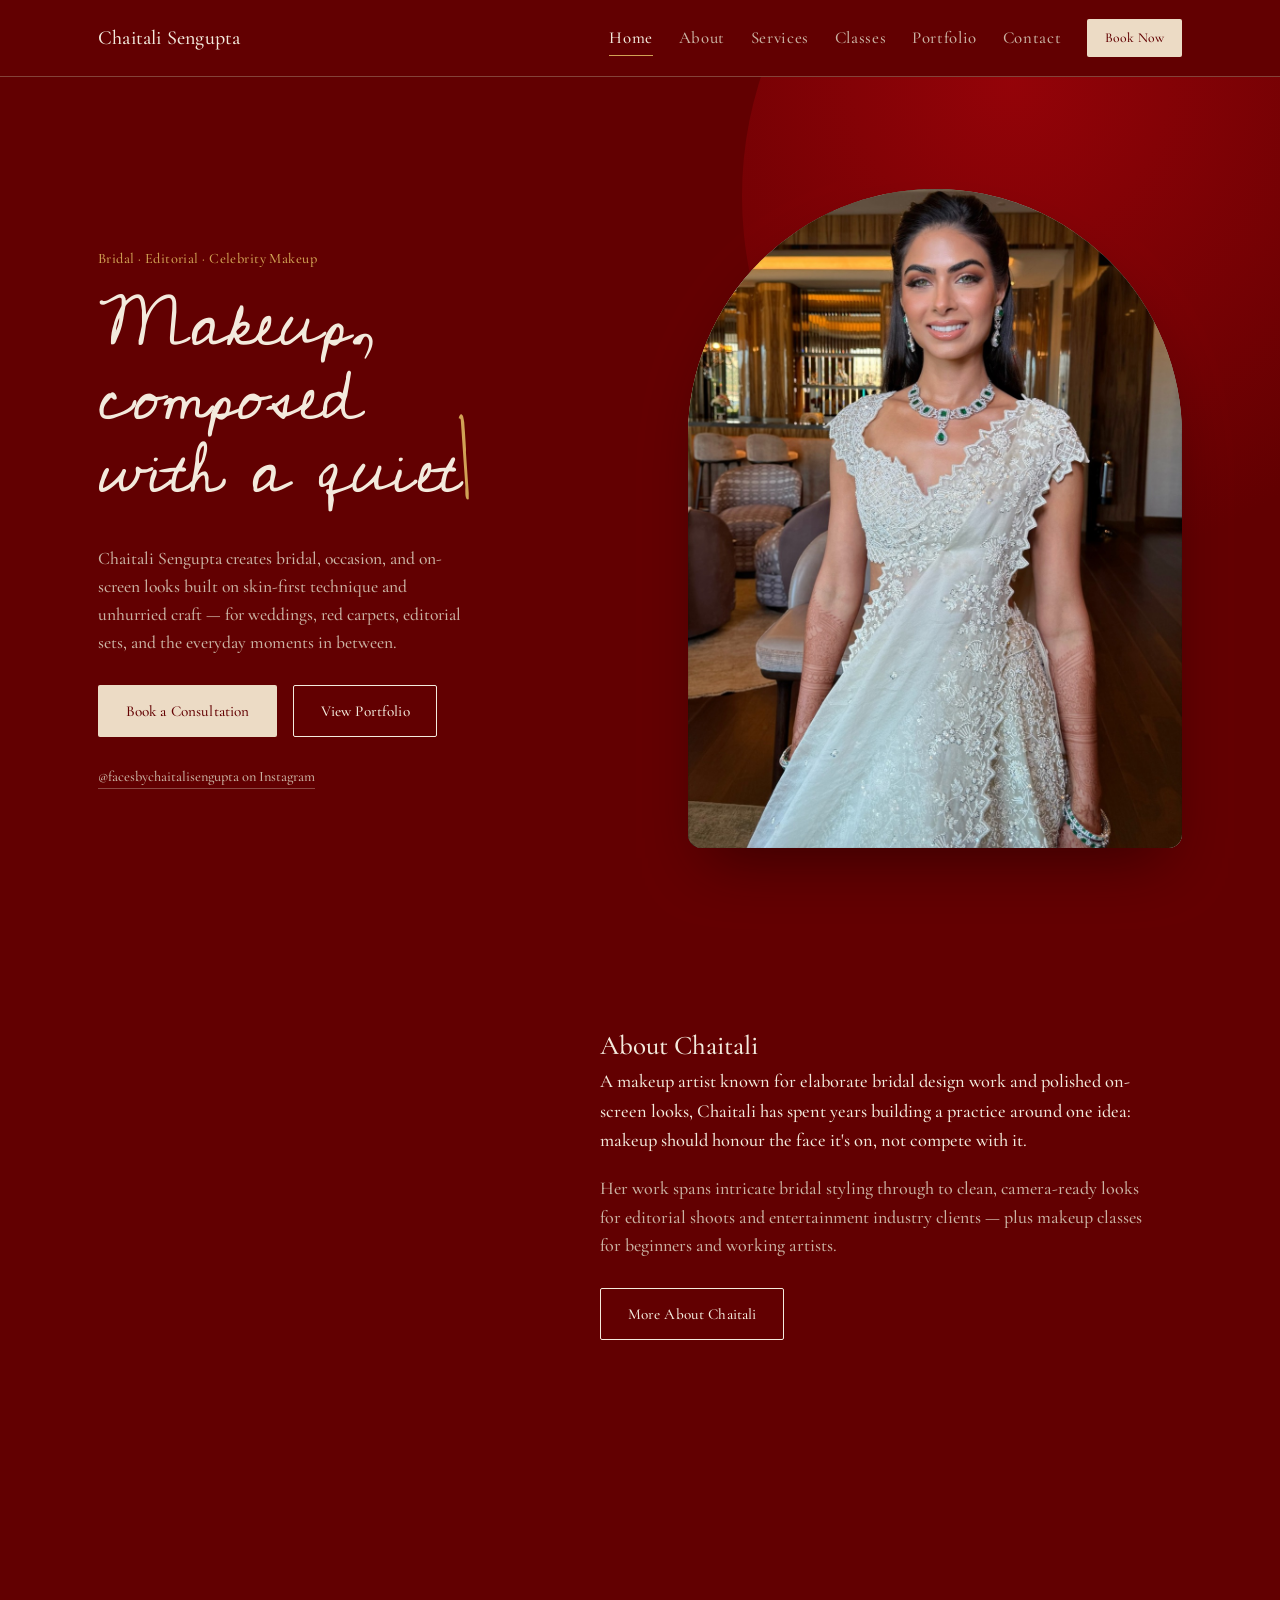
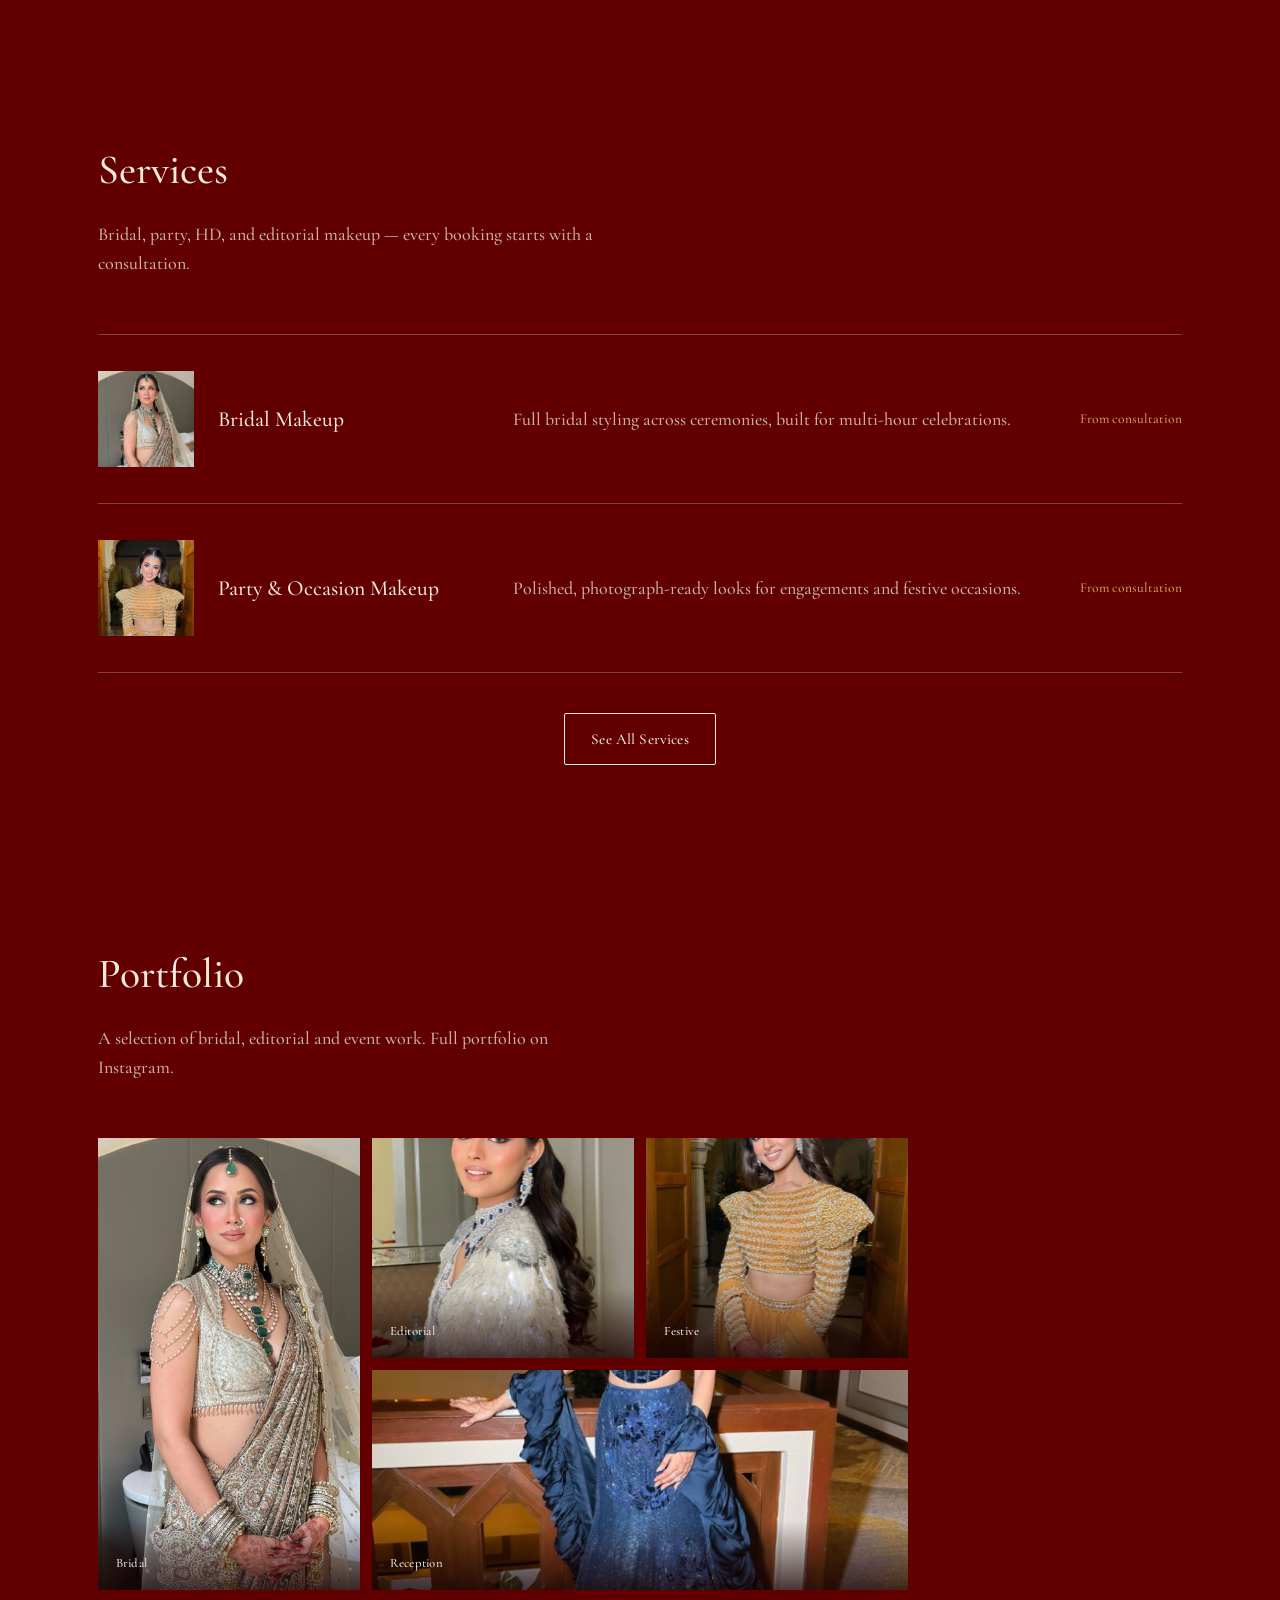
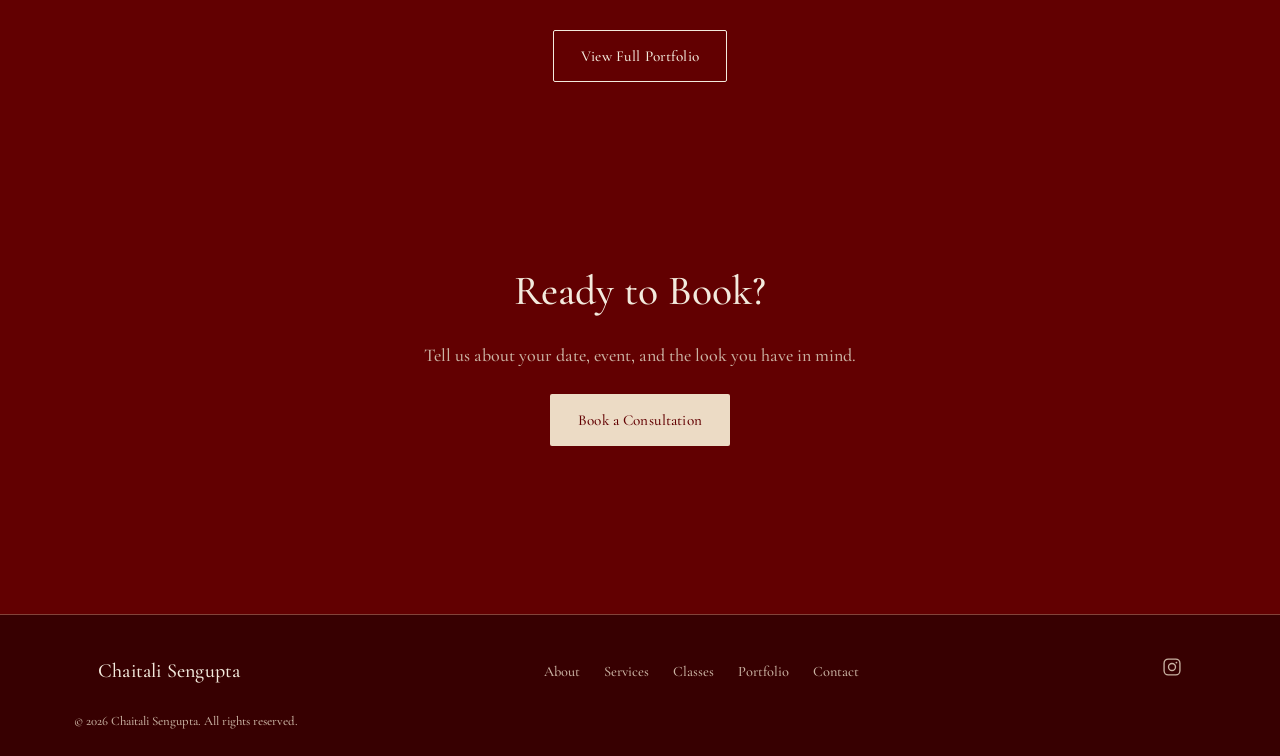
==== index.html @ b23b1d5f "Initial commit: Chaitali Sengupta makeup artist website Multi-page static site (Home, About, Service" ====
<!DOCTYPE html>
<html lang="en">
<head>
<meta charset="UTF-8">
<meta name="viewport" content="width=device-width, initial-scale=1.0">
<title>Chaitali Sengupta — Makeup Artist &amp; Educator</title>
<meta name="description" content="Chaitali Sengupta is a bridal, editorial &amp; celebrity makeup artist offering bookings and makeup classes.">
<link rel="icon" href="assets/images/favicon.svg" type="image/svg+xml">
<link rel="preconnect" href="https://fonts.googleapis.com">
<link rel="preconnect" href="https://fonts.gstatic.com" crossorigin>
<link href="https://fonts.googleapis.com/css2?family=Cedarville+Cursive&family=Cormorant+Garamond:ital,wght@0,400;0,500;0,600;0,700;1,400;1,500&display=swap" rel="stylesheet">
<link rel="stylesheet" href="css/styles.css">
</head>
<body>

<a class="skip-link" href="#main">Skip to content</a>
<div class="cursor-dot"></div>

<header class="site-header">
  <div class="wrap header-inner">
    <a href="index.html" class="wordmark">Chaitali Sengupta</a>

    <nav class="main-nav" id="main-nav" aria-label="Primary">
      <a href="index.html" aria-current="page">Home</a>
      <a href="about.html">About</a>
      <a href="services.html">Services</a>
      <a href="classes.html">Classes</a>
      <a href="portfolio.html">Portfolio</a>
      <a href="contact.html">Contact</a>
      <a href="contact.html" class="btn btn-primary btn-small">Book Now</a>
    </nav>

    <button class="nav-toggle" id="nav-toggle" aria-expanded="false" aria-controls="main-nav" aria-label="Toggle menu">
      <span></span><span></span><span></span>
    </button>
  </div>
</header>

<main id="main">

  <!-- ============ HERO ============ -->
  <section class="hero">
    <div class="hero-arc" aria-hidden="true"></div>
    <div class="wrap hero-inner">
      <div class="hero-copy reveal">
        <p class="hero-kicker">Bridal &middot; Editorial &middot; Celebrity Makeup</p>
        <h1 class="hero-title hero-title-typewriter">
          <span class="sr-only">Makeup, composed with a quiet hand.</span>
          <span id="typewriter-text" class="typewriter-text" data-text="Makeup, composed\nwith a quiet hand." aria-hidden="true"></span><span class="typewriter-cursor" aria-hidden="true">|</span>
        </h1>
        <p class="hero-lede">
          Chaitali Sengupta creates bridal, occasion, and on-screen looks built on
          skin-first technique and unhurried craft — for weddings, red carpets,
          editorial sets, and the everyday moments in between.
        </p>
        <div class="hero-actions">
          <a href="contact.html" class="btn btn-primary">Book a Consultation</a>
          <a href="portfolio.html" class="btn btn-outline">View Portfolio</a>
        </div>
        <a class="hero-social" href="https://www.instagram.com/facesbychaitalisengupta/" target="_blank" rel="noopener">
          @facesbychaitalisengupta on Instagram
        </a>
      </div>

      <div class="hero-portrait reveal">
        <div class="portrait-frame portrait-frame-crossfade">
          <img src="assets/images/photos/bridal-emerald-01.jpg" alt="Bridal makeup by Chaitali Sengupta — emerald jewellery and traditional draping">
          <img src="assets/images/photos/editorial-silver-sequin.jpg" alt="Editorial makeup by Chaitali Sengupta — silver sequin cape look">
          <img src="assets/images/photos/reception-ivory-02.jpg" alt="Reception makeup by Chaitali Sengupta — ivory embellished saree look">
        </div>
      </div>
    </div>
  </section>

  <!-- ============ ABOUT TEASER ============ -->
  <section class="about">
    <div class="wrap about-inner">
      <div class="about-portrait train-left">
        <div class="portrait-block">
          <img src="assets/images/photos/reception-ivory-01.jpg" alt="Chaitali Sengupta bridal reception makeup, ivory embellished blouse">
        </div>
      </div>
      <div class="about-copy train-right">
        <h2>About Chaitali</h2>
        <p class="lede">
          A makeup artist known for elaborate bridal design work and polished
          on-screen looks, Chaitali has spent years building a practice around one
          idea: makeup should honour the face it's on, not compete with it.
        </p>
        <p>
          Her work spans intricate bridal styling through to clean, camera-ready
          looks for editorial shoots and entertainment industry clients — plus
          makeup classes for beginners and working artists.
        </p>
        <div class="hero-actions">
          <a href="about.html" class="btn btn-outline">More About Chaitali</a>
        </div>
      </div>
    </div>
  </section>

  <!-- ============ SERVICES TEASER ============ -->
  <section class="services">
    <div class="wrap">
      <div class="section-head reveal">
        <h2>Services</h2>
        <p>Bridal, party, HD, and editorial makeup — every booking starts with a consultation.</p>
      </div>

      <div class="service-list">
        <article class="service-row reveal">
          <div class="service-thumb">
            <img src="assets/images/thumbs/bridal-emerald-01.jpg" alt="Bridal makeup look">
          </div>
          <h3>Bridal Makeup</h3>
          <p>Full bridal styling across ceremonies, built for multi-hour celebrations.</p>
          <span class="service-price">From consultation</span>
        </article>
        <article class="service-row reveal">
          <div class="service-thumb">
            <img src="assets/images/thumbs/festive-gold-02.jpg" alt="Party and occasion makeup look">
          </div>
          <h3>Party &amp; Occasion Makeup</h3>
          <p>Polished, photograph-ready looks for engagements and festive occasions.</p>
          <span class="service-price">From consultation</span>
        </article>
      </div>
      <div class="classes-cta reveal">
        <a href="services.html" class="btn btn-outline">See All Services</a>
      </div>
    </div>
  </section>

  <!-- ============ PORTFOLIO PREVIEW ============ -->
  <section class="portfolio">
    <div class="wrap">
      <div class="section-head reveal">
        <h2>Portfolio</h2>
        <p>A selection of bridal, editorial and event work. Full portfolio on Instagram.</p>
      </div>

      <div class="gallery">
        <figure class="gallery-item span-tall reveal">
          <img src="assets/images/thumbs/bridal-emerald-01.jpg" alt="Bridal makeup, emerald jewellery">
          <figcaption class="gallery-scrim"><span class="gallery-tag">Bridal</span></figcaption>
        </figure>
        <figure class="gallery-item reveal">
          <img src="assets/images/thumbs/editorial-silver-sequin.jpg" alt="Editorial makeup, sequin cape">
          <figcaption class="gallery-scrim"><span class="gallery-tag">Editorial</span></figcaption>
        </figure>
        <figure class="gallery-item reveal">
          <img src="assets/images/thumbs/festive-gold-01.jpg" alt="Festive gold makeup look">
          <figcaption class="gallery-scrim"><span class="gallery-tag">Festive</span></figcaption>
        </figure>
        <figure class="gallery-item span-wide reveal">
          <img src="assets/images/thumbs/reception-navy-gown.jpg" alt="Reception navy gown makeup look">
          <figcaption class="gallery-scrim"><span class="gallery-tag">Reception</span></figcaption>
        </figure>
      </div>

      <div class="portfolio-cta reveal">
        <a href="portfolio.html" class="btn btn-outline">View Full Portfolio</a>
      </div>
    </div>
  </section>

  <!-- ============ CONTACT CTA ============ -->
  <section class="contact">
    <div class="wrap section-head reveal" style="text-align:center; max-width:100%;">
      <h2>Ready to Book?</h2>
      <p style="margin-inline:auto;">Tell us about your date, event, and the look you have in mind.</p>
      <div class="hero-actions" style="justify-content:center; margin-top:1.5rem;">
        <a href="contact.html" class="btn btn-primary">Book a Consultation</a>
      </div>
    </div>
  </section>

</main>

<footer class="site-footer">
  <div class="wrap footer-inner">
    <a href="index.html" class="wordmark">Chaitali Sengupta</a>
    <nav aria-label="Footer">
      <a href="about.html">About</a>
      <a href="services.html">Services</a>
      <a href="classes.html">Classes</a>
      <a href="portfolio.html">Portfolio</a>
      <a href="contact.html">Contact</a>
    </nav>
    <a href="https://www.instagram.com/facesbychaitalisengupta/" target="_blank" rel="noopener" class="footer-instagram" aria-label="Instagram">
      <svg viewBox="0 0 24 24" width="20" height="20" fill="none" stroke="currentColor" stroke-width="1.6"><rect x="2.5" y="2.5" width="19" height="19" rx="5"/><circle cx="12" cy="12" r="4.2"/><circle cx="17.3" cy="6.7" r="1.1" fill="currentColor" stroke="none"/></svg>
    </a>
  </div>
  <p class="footer-copy">&copy; <span id="year"></span> Chaitali Sengupta. All rights reserved.</p>
</footer>

<script src="js/main.js"></script>
</body>
</html>
---- css/styles.css ----
/* ===================================================================
   Tokens
=================================================================== */
:root {
  /* red — the base surface */
  --bg: oklch(0.30 0.14 25);
  --bg-deep: oklch(0.20 0.10 22);
  --surface: oklch(0.35 0.145 26);
  --surface-2: oklch(0.46 0.09 30);
  --glow: oklch(0.42 0.17 28);

  /* beige — all text */
  --ink: oklch(0.94 0.020 75);
  --muted: oklch(0.78 0.035 55);

  /* interactive — beige fill, red text */
  --primary: oklch(0.90 0.035 75);
  --primary-deep: oklch(0.82 0.04 72);

  /* accent — warm gold, tags/dividers only */
  --accent: oklch(0.74 0.11 78);

  --white: oklch(1 0 0);

  --font-display: "Cormorant Garamond", serif;
  --font-body: "Cormorant Garamond", serif;
  --font-headline: "Cedarville Cursive", "Cormorant Garamond", cursive;
  --font-nav: "Cormorant Garamond", serif;

  --wrap: 1180px;
  --ease-out-expo: cubic-bezier(0.16, 1, 0.3, 1);

  --z-nav: 100;
  --z-cursor: 300;
}

/* ===================================================================
   Reset
=================================================================== */
*, *::before, *::after { box-sizing: border-box; }
html { scroll-behavior: smooth; }
@media (prefers-reduced-motion: reduce) {
  html { scroll-behavior: auto; }
}
body {
  margin: 0;
  background: var(--bg);
  color: var(--ink);
  font-family: var(--font-body);
  font-size: 18px;
  font-weight: 500;
  line-height: 1.6;
  -webkit-font-smoothing: antialiased;
}
img { max-width: 100%; display: block; }
h1, h2, h3 { font-family: var(--font-display); font-weight: 500; margin: 0; text-wrap: balance; }
p { margin: 0 0 1em; max-width: 62ch; }
p:last-child { margin-bottom: 0; }
a { color: inherit; text-decoration: none; }
ul { margin: 0; padding: 0; list-style: none; }
button { font-family: inherit; cursor: pointer; }
input, textarea, select { font-family: inherit; font-size: 1rem; }

.wrap {
  max-width: var(--wrap);
  margin-inline: auto;
  padding-inline: clamp(1.25rem, 4vw, 3rem);
}

.skip-link {
  position: absolute;
  left: -999px;
  top: 0;
  background: var(--primary);
  color: var(--bg);
  padding: 0.75em 1.25em;
  z-index: 1000;
}
.skip-link:focus { left: 1rem; top: 1rem; }

.sr-only {
  position: absolute;
  width: 1px;
  height: 1px;
  padding: 0;
  margin: -1px;
  overflow: hidden;
  clip: rect(0, 0, 0, 0);
  white-space: nowrap;
  border: 0;
}

/* ===================================================================
   Custom cursor
=================================================================== */
@media (hover: hover) and (pointer: fine) {
  body { cursor: none; }
  a, button, input, textarea, select { cursor: none; }

  .cursor-dot {
    display: block;
    position: fixed;
    top: 0;
    left: 0;
    width: 16px;
    height: 16px;
    margin: -8px 0 0 -8px;
    border-radius: 50%;
    background: var(--ink);
    pointer-events: none;
    z-index: var(--z-cursor);
    will-change: transform;
    transition: opacity 0.2s var(--ease-out-expo);
  }
  .cursor-dot.is-hidden { opacity: 0; }
}
.cursor-dot { display: none; }

/* ===================================================================
   Reveal animation
=================================================================== */
.reveal {
  opacity: 0;
  transform: translateY(16px);
  transition: opacity 0.7s var(--ease-out-expo), transform 0.7s var(--ease-out-expo);
}
.reveal.is-visible { opacity: 1; transform: translateY(0); }
@media (prefers-reduced-motion: reduce) {
  .reveal { opacity: 1; transform: none; transition: none; }
}

/* Train effect — photo enters from the left, text enters from the right,
   both meeting at center when the section scrolls into view. */
.train-left,
.train-right {
  opacity: 0;
  transition: opacity 1.1s var(--ease-out-expo), transform 1.1s var(--ease-out-expo);
  will-change: transform;
}
.train-left { transform: translateX(-42vw); }
.train-right { transform: translateX(42vw); }
.train-left.is-visible,
.train-right.is-visible {
  opacity: 1;
  transform: translateX(0);
}
@media (prefers-reduced-motion: reduce) {
  .train-left,
  .train-right {
    opacity: 1;
    transform: none;
    transition: none;
  }
}

/* ===================================================================
   Buttons
=================================================================== */
.btn {
  display: inline-flex;
  align-items: center;
  justify-content: center;
  gap: 0.5em;
  padding: 0.85em 1.75em;
  border-radius: 2px;
  font-size: 0.95rem;
  font-weight: 500;
  letter-spacing: 0.01em;
  border: 1px solid transparent;
  transition: background-color 0.3s var(--ease-out-expo), color 0.3s var(--ease-out-expo), border-color 0.3s var(--ease-out-expo);
  white-space: nowrap;
}
.btn-primary { background: var(--primary); color: var(--bg); }
.btn-primary:hover { background: var(--primary-deep); }
.btn-outline { border-color: var(--ink); color: var(--ink); }
.btn-outline:hover { background: var(--ink); color: var(--bg); }
.btn-small { padding: 0.55em 1.25em; font-size: 0.85rem; }
.btn-full { width: 100%; }

/* ===================================================================
   Header / Nav
=================================================================== */
.site-header {
  position: sticky;
  top: 0;
  z-index: var(--z-nav);
  background: color-mix(in oklch, var(--bg) 88%, transparent);
  backdrop-filter: blur(10px);
  border-bottom: 1px solid var(--surface-2);
}
.header-inner {
  display: flex;
  align-items: center;
  justify-content: space-between;
  height: 76px;
}
.wordmark {
  font-family: var(--font-display);
  font-size: 1.25rem;
  letter-spacing: 0.01em;
  color: var(--ink);
}
.main-nav {
  display: flex;
  align-items: center;
  gap: clamp(1rem, 2vw, 2.25rem);
  font-size: 1.05rem;
  font-family: var(--font-nav);
  letter-spacing: 0.04em;
}
.main-nav a:not(.btn) {
  position: relative;
  padding-block: 0.25em;
  color: var(--muted);
}
.main-nav a:not(.btn)::after {
  content: "";
  position: absolute;
  left: 0; right: 100%;
  bottom: 0;
  height: 1px;
  background: var(--accent);
  transition: right 0.3s var(--ease-out-expo);
}
.main-nav a:not(.btn):hover { color: var(--ink); }
.main-nav a:not(.btn):hover::after { right: 0; }
.main-nav a[aria-current="page"] { color: var(--ink); }
.main-nav a[aria-current="page"]::after { right: 0; }

.nav-toggle {
  display: none;
  flex-direction: column;
  justify-content: center;
  gap: 5px;
  width: 40px;
  height: 40px;
  background: none;
  border: none;
  padding: 0;
}
.nav-toggle span {
  display: block;
  height: 1.5px;
  background: var(--ink);
  width: 100%;
  transition: transform 0.3s var(--ease-out-expo), opacity 0.3s var(--ease-out-expo);
}
.nav-toggle[aria-expanded="true"] span:nth-child(1) { transform: translateY(6.5px) rotate(45deg); }
.nav-toggle[aria-expanded="true"] span:nth-child(2) { opacity: 0; }
.nav-toggle[aria-expanded="true"] span:nth-child(3) { transform: translateY(-6.5px) rotate(-45deg); }

/* ===================================================================
   Hero (home page)
=================================================================== */
.hero {
  position: relative;
  overflow: hidden;
  padding-block: clamp(3.5rem, 9vw, 7rem);
}
.hero-arc {
  position: absolute;
  top: -30%;
  right: -18%;
  width: 60vw;
  height: 60vw;
  max-width: 780px;
  max-height: 780px;
  border-radius: 50%;
  background: radial-gradient(circle at 35% 35%, var(--glow), transparent 70%);
  z-index: 0;
}
.hero-inner {
  position: relative;
  z-index: 1;
  display: grid;
  grid-template-columns: 1fr minmax(300px, 494px);
  gap: clamp(2rem, 5vw, 4rem);
  align-items: center;
}
.hero-kicker {
  font-size: 0.9rem;
  letter-spacing: 0.03em;
  color: var(--accent);
  margin-bottom: 1.25em;
}
.hero-title {
  font-size: clamp(2.4rem, 5.5vw, 4.5rem);
  line-height: 1.05;
  letter-spacing: -0.02em;
  margin-bottom: 0.5em;
}
.hero-title-typewriter {
  font-family: var(--font-headline);
  font-weight: 400;
  text-wrap: normal;
}
.typewriter-cursor {
  display: inline-block;
  color: var(--accent);
  font-weight: 300;
  animation: caret-blink 1s step-end infinite;
}
@media (prefers-reduced-motion: reduce) {
  .typewriter-cursor { animation: caret-blink 1.6s step-end infinite; }
}
@keyframes caret-blink {
  0%, 49% { opacity: 1; }
  50%, 100% { opacity: 0; }
}
.hero-lede {
  color: var(--muted);
  font-size: 1.1rem;
  max-width: 46ch;
}
.hero-actions {
  display: flex;
  flex-wrap: wrap;
  gap: 1rem;
  margin-top: 1.75rem;
}
.hero-social {
  display: inline-block;
  margin-top: 1.75rem;
  font-size: 0.9rem;
  color: var(--muted);
  border-bottom: 1px solid color-mix(in oklch, var(--muted) 40%, transparent);
}
.hero-social:hover { color: var(--accent); border-color: var(--accent); }

.hero-portrait { display: flex; justify-content: center; }
.portrait-frame {
  width: min(494px, 100%);
  aspect-ratio: 3/4;
  border-radius: 286px 286px 16px 16px;
  overflow: hidden;
  position: relative;
  box-shadow: 0 30px 60px -20px oklch(0.10 0.08 22 / 0.55);
}
.portrait-frame img {
  width: 100%;
  height: 100%;
  object-fit: cover;
  object-position: top center;
}

/* Crossfade — three images cycling through the same frame */
.portrait-frame-crossfade img {
  position: absolute;
  inset: 0;
  animation: hero-crossfade 12s ease-in-out infinite;
}
.portrait-frame-crossfade img:nth-child(1) { animation-delay: 0s; }
.portrait-frame-crossfade img:nth-child(2) { animation-delay: -4s; }
.portrait-frame-crossfade img:nth-child(3) { animation-delay: -8s; }
@keyframes hero-crossfade {
  0%   { opacity: 0; }
  4%   { opacity: 1; }
  29%  { opacity: 1; }
  33%  { opacity: 0; }
  100% { opacity: 0; }
}
@media (prefers-reduced-motion: reduce) {
  .portrait-frame-crossfade img { animation: none; opacity: 0; }
  .portrait-frame-crossfade img:first-child { opacity: 1; }
}

/* ===================================================================
   Page header (subpages)
=================================================================== */
.page-header {
  padding-block: clamp(3rem, 7vw, 5rem) clamp(2.5rem, 5vw, 3.5rem);
}
.page-header h1 {
  font-size: clamp(2.2rem, 4.5vw, 3.4rem);
  margin-bottom: 0.4em;
}
.page-header p { color: var(--muted); font-size: 1.1rem; }

/* ===================================================================
   About
=================================================================== */
.about { padding-block: clamp(2rem, 6vw, 4rem) clamp(4rem, 9vw, 7rem); }
.about-inner {
  display: grid;
  grid-template-columns: 0.85fr 1.15fr;
  gap: clamp(2rem, 6vw, 4.5rem);
  align-items: start;
}
.portrait-block {
  aspect-ratio: 4/5;
  overflow: hidden;
  position: relative;
}
.portrait-block img {
  width: 100%;
  height: 100%;
  object-fit: cover;
  object-position: top center;
}
.about .lede { font-size: 1.15rem; color: var(--ink); }
.about p { color: var(--muted); }
.about .lede { color: var(--ink); }
.about-facts {
  margin-top: 2rem;
  display: grid;
  gap: 1rem;
  border-top: 1px solid var(--surface-2);
  padding-top: 1.5rem;
}
.about-facts li {
  display: flex;
  gap: 1rem;
  font-size: 0.95rem;
  color: var(--muted);
}
.about-facts span {
  font-family: var(--font-display);
  color: var(--accent);
  min-width: 6.5em;
  flex-shrink: 0;
}

/* ===================================================================
   Section head (shared)
=================================================================== */
.section-head {
  max-width: 56ch;
  margin-bottom: clamp(2.5rem, 5vw, 3.5rem);
}
.section-head h2 { font-size: clamp(1.9rem, 3.5vw, 2.6rem); margin-bottom: 0.4em; }
.section-head p { color: var(--muted); }

/* ===================================================================
   Services
=================================================================== */
.services { padding-block: clamp(2rem, 6vw, 4rem) clamp(4rem, 9vw, 7rem); }
.service-list { border-top: 1px solid var(--surface-2); }
.service-row {
  padding-block: clamp(1.75rem, 3vw, 2.25rem);
  border-bottom: 1px solid var(--surface-2);
  display: grid;
  grid-template-columns: 96px 1fr 2fr auto;
  gap: 1.5rem;
  align-items: center;
}
.service-thumb {
  width: 96px;
  height: 96px;
  overflow: hidden;
  flex-shrink: 0;
}
.service-thumb img {
  width: 100%;
  height: 100%;
  object-fit: cover;
  object-position: top center;
}
.service-row h3 { font-size: 1.35rem; }
.service-row p { color: var(--muted); margin: 0; }
.service-price {
  font-size: 0.85rem;
  color: var(--accent);
  white-space: nowrap;
  justify-self: end;
}

/* ===================================================================
   Classes
=================================================================== */
.classes { padding-block: clamp(2rem, 6vw, 4rem) clamp(4rem, 9vw, 7rem); }
.class-list {
  display: grid;
  grid-template-columns: repeat(3, 1fr);
  gap: 1px;
  background: var(--surface-2);
  border: 1px solid var(--surface-2);
}
.class-row {
  background: var(--bg);
  padding: clamp(1.75rem, 3vw, 2.25rem);
}
.class-row-head {
  display: flex;
  justify-content: space-between;
  align-items: flex-start;
  gap: 1rem;
  margin-bottom: 0.75em;
}
.class-row h3 { font-size: 1.2rem; }
.class-tag {
  font-size: 0.75rem;
  color: var(--accent);
  border: 1px solid color-mix(in oklch, var(--accent) 45%, transparent);
  padding: 0.3em 0.7em;
  border-radius: 2px;
  white-space: nowrap;
}
.class-row p { color: var(--muted); margin: 0; }
.classes-cta { margin-top: 2.5rem; text-align: center; }

/* ===================================================================
   Portfolio
=================================================================== */
.portfolio { padding-block: clamp(2rem, 6vw, 4rem) clamp(4rem, 9vw, 7rem); }
.gallery {
  display: grid;
  grid-template-columns: repeat(4, 1fr);
  grid-auto-rows: 220px;
  gap: 0.75rem;
}
.gallery-item {
  margin: 0;
  position: relative;
  overflow: hidden;
  background: var(--surface);
}
.gallery-item img {
  width: 100%;
  height: 100%;
  object-fit: cover;
  transition: transform 0.6s var(--ease-out-expo);
}
.gallery-item:hover img { transform: scale(1.05); }
.gallery-item.span-tall { grid-row: span 2; }
.gallery-item.span-wide { grid-column: span 2; }
.gallery-scrim {
  position: absolute;
  inset: auto 0 0 0;
  padding: 1.6rem 1.1rem 0.9rem;
  background: linear-gradient(to top, oklch(0.12 0.06 20 / 0.75), transparent);
}
.gallery-tag {
  font-size: 0.8rem;
  letter-spacing: 0.02em;
  color: var(--ink);
}
.portfolio-cta { margin-top: 2.5rem; text-align: center; }

/* ===================================================================
   Contact
=================================================================== */
.contact { padding-block: clamp(2rem, 6vw, 4rem) clamp(4rem, 9vw, 7rem); }
.contact-inner {
  display: grid;
  grid-template-columns: 0.85fr 1.15fr;
  gap: clamp(2.5rem, 6vw, 5rem);
}
.contact .lede { color: var(--muted); }
.contact-details {
  margin-top: 2.25rem;
  display: grid;
  gap: 1.25rem;
  border-top: 1px solid var(--surface-2);
  padding-top: 1.5rem;
}
.contact-details li { display: flex; flex-direction: column; gap: 0.2em; }
.contact-label { font-size: 0.8rem; color: var(--muted); }
.contact-details a:hover { color: var(--accent); }

.contact-form {
  background: var(--surface);
  padding: clamp(1.75rem, 4vw, 2.75rem);
  display: grid;
  gap: 1.25rem;
}
.form-row { display: grid; gap: 0.5em; }
.form-row label { font-size: 0.85rem; color: var(--muted); }
.form-row-split { grid-template-columns: 1fr 1fr; display: grid; gap: 1.25rem; }
.form-row-split > div { display: grid; gap: 0.5em; }
.contact-form input,
.contact-form select,
.contact-form textarea {
  background: var(--bg);
  border: 1px solid var(--surface-2);
  border-radius: 2px;
  padding: 0.75em 0.9em;
  color: var(--ink);
  transition: border-color 0.25s var(--ease-out-expo);
}
.contact-form input:focus,
.contact-form select:focus,
.contact-form textarea:focus {
  outline: none;
  border-color: var(--accent);
}
.contact-form textarea { resize: vertical; }

/* ===================================================================
   Footer
=================================================================== */
.site-footer {
  background: var(--bg-deep);
  border-top: 1px solid var(--surface-2);
  padding-block: 2.5rem 1.5rem;
}
.footer-inner {
  display: flex;
  align-items: center;
  justify-content: space-between;
  gap: 1.5rem;
  flex-wrap: wrap;
  padding-bottom: 1.5rem;
}
.footer-inner nav { display: flex; gap: 1.5rem; flex-wrap: wrap; font-size: 0.9rem; color: var(--muted); }
.footer-instagram { color: var(--muted); }
.footer-instagram:hover { color: var(--accent); }
.footer-copy {
  text-align: center;
  font-size: 0.8rem;
  color: var(--muted);
  margin: 0;
}

/* ===================================================================
   Responsive
=================================================================== */
@media (max-width: 900px) {
  .hero-inner { grid-template-columns: 1fr; }
  .hero-portrait { order: -1; }
  .portrait-frame { width: min(338px, 91%); }
  .about-inner { grid-template-columns: 1fr; }
  .portrait-block { max-width: 320px; }
  .service-row {
    grid-template-columns: 72px 1fr;
    grid-template-areas:
      "thumb title"
      "thumb desc"
      "thumb price";
    gap: 0.5rem 1.25rem;
  }
  .service-thumb { grid-area: thumb; width: 72px; height: 72px; }
  .service-row h3 { grid-area: title; }
  .service-row p { grid-area: desc; }
  .service-row .service-price { grid-area: price; justify-self: start; margin-top: 0.25rem; }
  .class-list { grid-template-columns: 1fr; }
  .contact-inner { grid-template-columns: 1fr; }
  .gallery { grid-template-columns: repeat(2, 1fr); }
  .gallery-item.span-wide { grid-column: span 2; }
}

@media (max-width: 720px) {
  .main-nav {
    position: fixed;
    top: 76px;
    left: 0;
    right: 0;
    height: calc(100vh - 76px);
    height: calc(100dvh - 76px);
    background: var(--bg);
    flex-direction: column;
    justify-content: flex-start;
    align-items: flex-start;
    padding: 2rem clamp(1.25rem, 4vw, 3rem);
    gap: 1.5rem;
    font-size: 1.15rem;
    overflow-y: auto;
    transform: translateX(100%);
    transition: transform 0.35s var(--ease-out-expo);
    z-index: var(--z-nav);
  }
  .main-nav.is-open { transform: translateX(0); }
  .nav-toggle { display: flex; }
  .form-row-split { grid-template-columns: 1fr; }
}
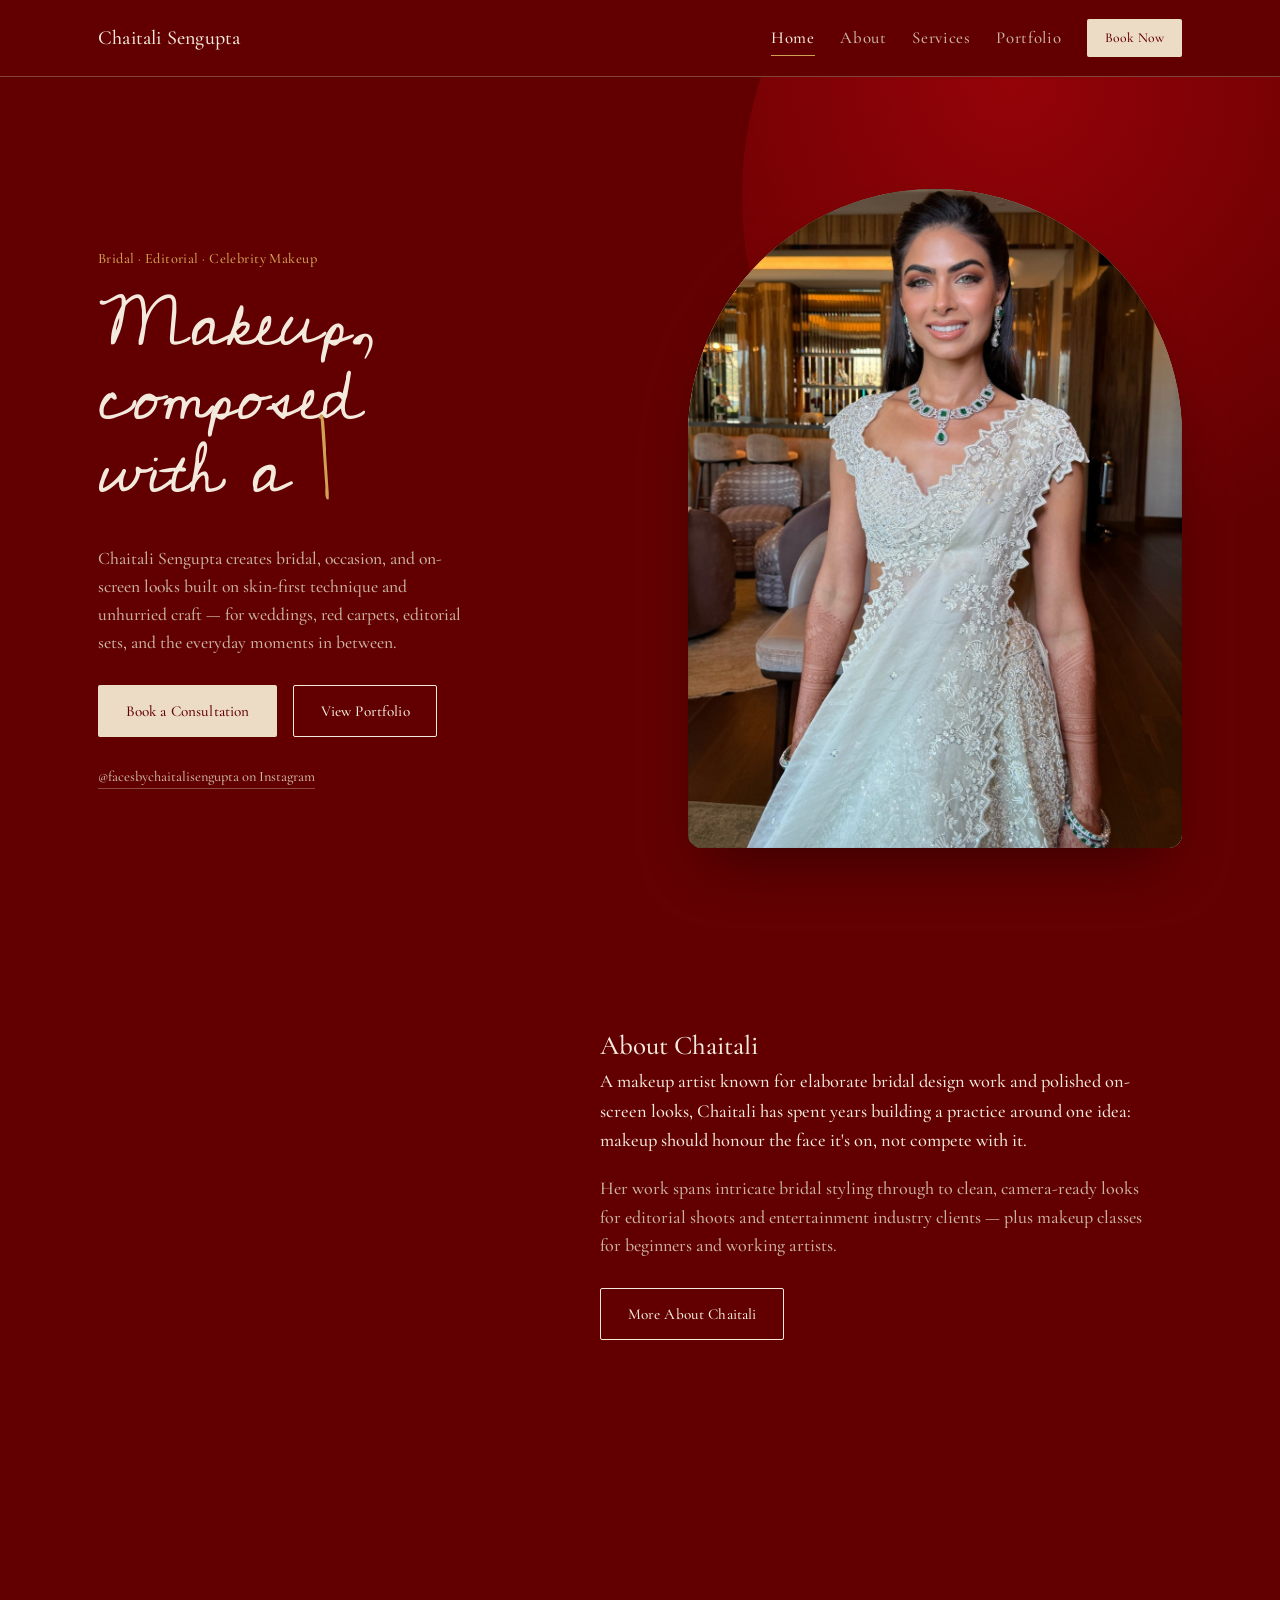
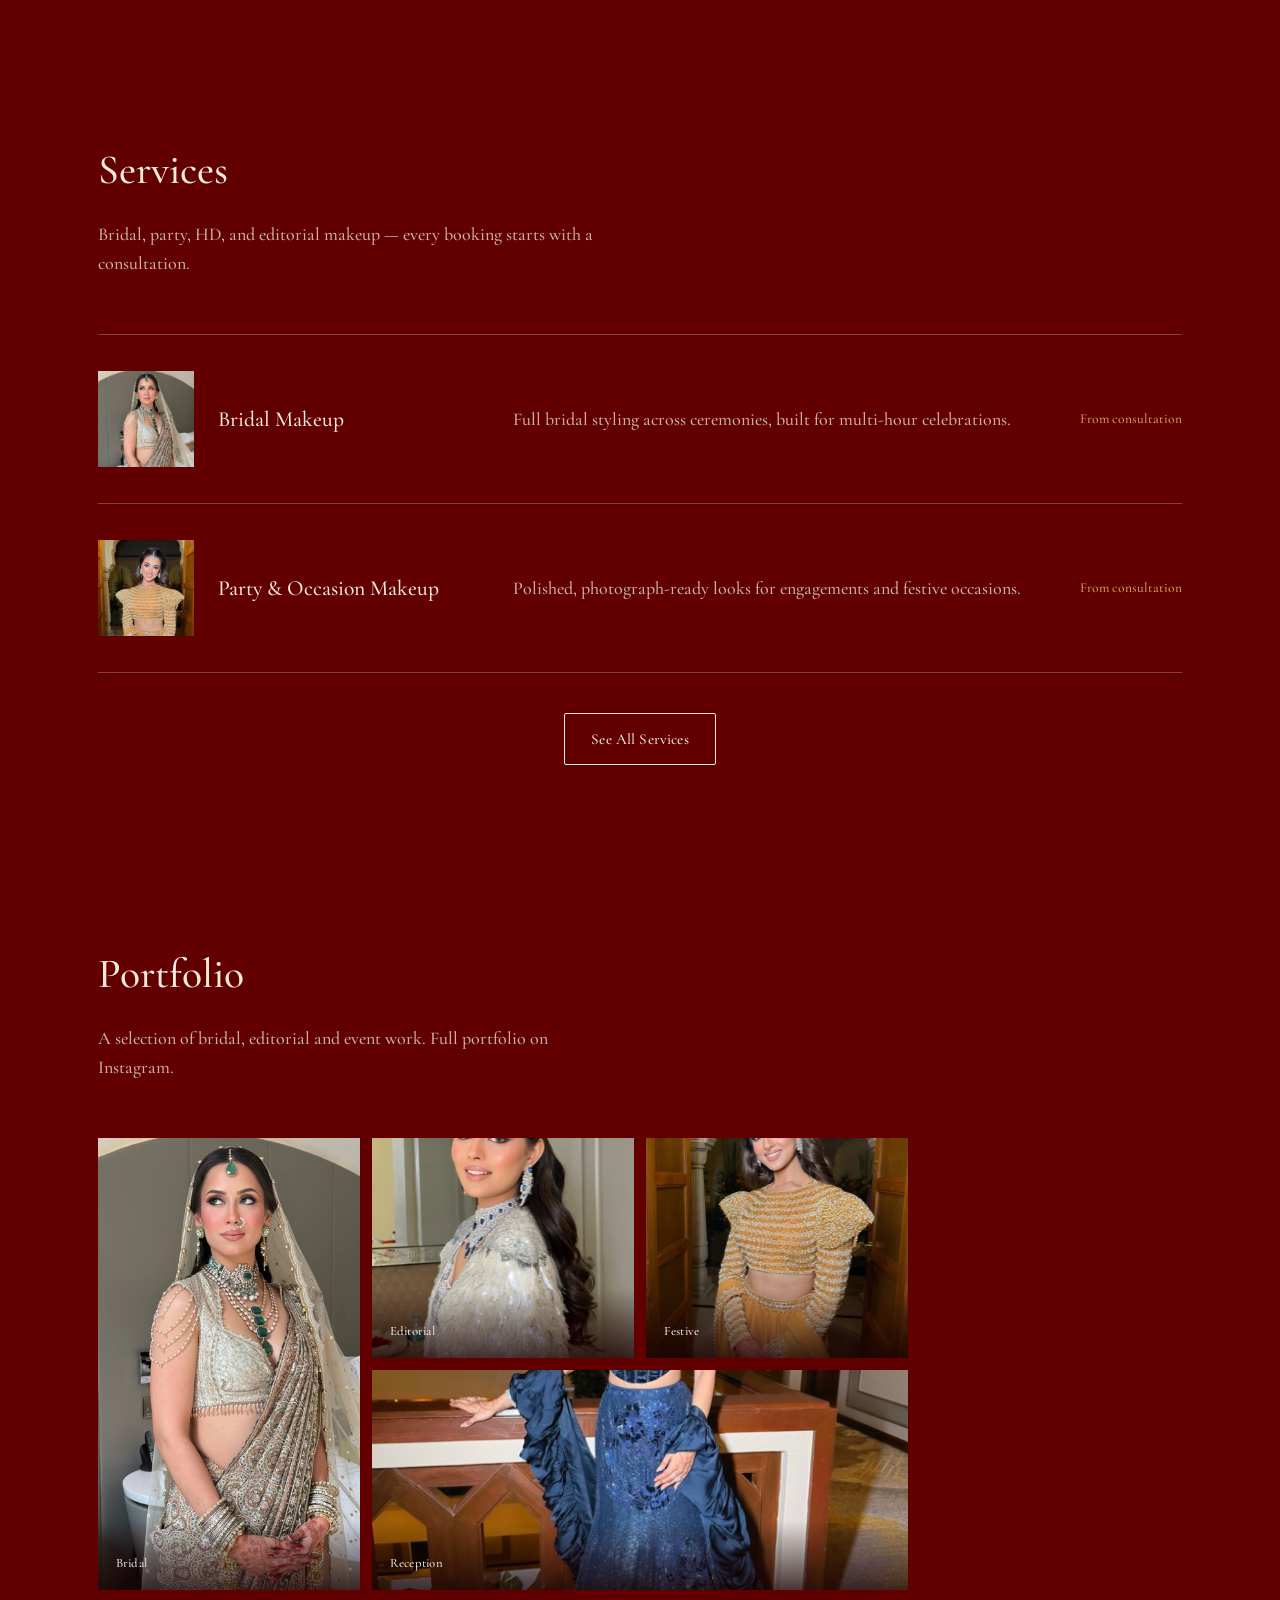
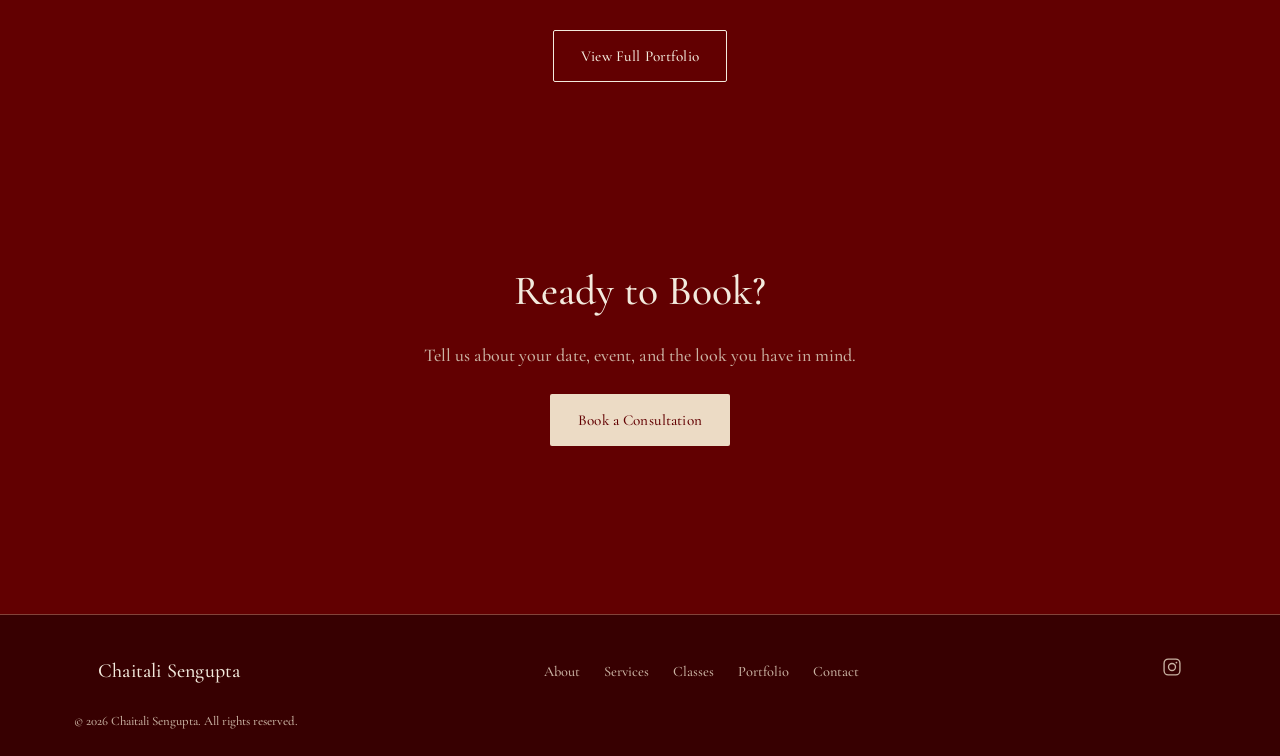
==== commit 4c381369: "Consolidate Services+Classes and Portfolio+Contact into two pages Merges classes.html into services." ====
--- a/index.html
+++ b/index.html
@@ -24,10 +24,8 @@
       <a href="index.html" aria-current="page">Home</a>
       <a href="about.html">About</a>
       <a href="services.html">Services</a>
-      <a href="classes.html">Classes</a>
       <a href="portfolio.html">Portfolio</a>
-      <a href="contact.html">Contact</a>
-      <a href="contact.html" class="btn btn-primary btn-small">Book Now</a>
+      <a href="portfolio.html#contact" class="btn btn-primary btn-small">Book Now</a>
     </nav>
 
     <button class="nav-toggle" id="nav-toggle" aria-expanded="false" aria-controls="main-nav" aria-label="Toggle menu">
@@ -54,7 +52,7 @@
           editorial sets, and the everyday moments in between.
         </p>
         <div class="hero-actions">
-          <a href="contact.html" class="btn btn-primary">Book a Consultation</a>
+          <a href="portfolio.html#contact" class="btn btn-primary">Book a Consultation</a>
           <a href="portfolio.html" class="btn btn-outline">View Portfolio</a>
         </div>
         <a class="hero-social" href="https://www.instagram.com/facesbychaitalisengupta/" target="_blank" rel="noopener">
@@ -170,7 +168,7 @@
       <h2>Ready to Book?</h2>
       <p style="margin-inline:auto;">Tell us about your date, event, and the look you have in mind.</p>
       <div class="hero-actions" style="justify-content:center; margin-top:1.5rem;">
-        <a href="contact.html" class="btn btn-primary">Book a Consultation</a>
+        <a href="portfolio.html#contact" class="btn btn-primary">Book a Consultation</a>
       </div>
     </div>
   </section>
@@ -183,9 +181,9 @@
     <nav aria-label="Footer">
       <a href="about.html">About</a>
       <a href="services.html">Services</a>
-      <a href="classes.html">Classes</a>
+      <a href="services.html#classes">Classes</a>
       <a href="portfolio.html">Portfolio</a>
-      <a href="contact.html">Contact</a>
+      <a href="portfolio.html#contact">Contact</a>
     </nav>
     <a href="https://www.instagram.com/facesbychaitalisengupta/" target="_blank" rel="noopener" class="footer-instagram" aria-label="Instagram">
       <svg viewBox="0 0 24 24" width="20" height="20" fill="none" stroke="currentColor" stroke-width="1.6"><rect x="2.5" y="2.5" width="19" height="19" rx="5"/><circle cx="12" cy="12" r="4.2"/><circle cx="17.3" cy="6.7" r="1.1" fill="currentColor" stroke="none"/></svg>
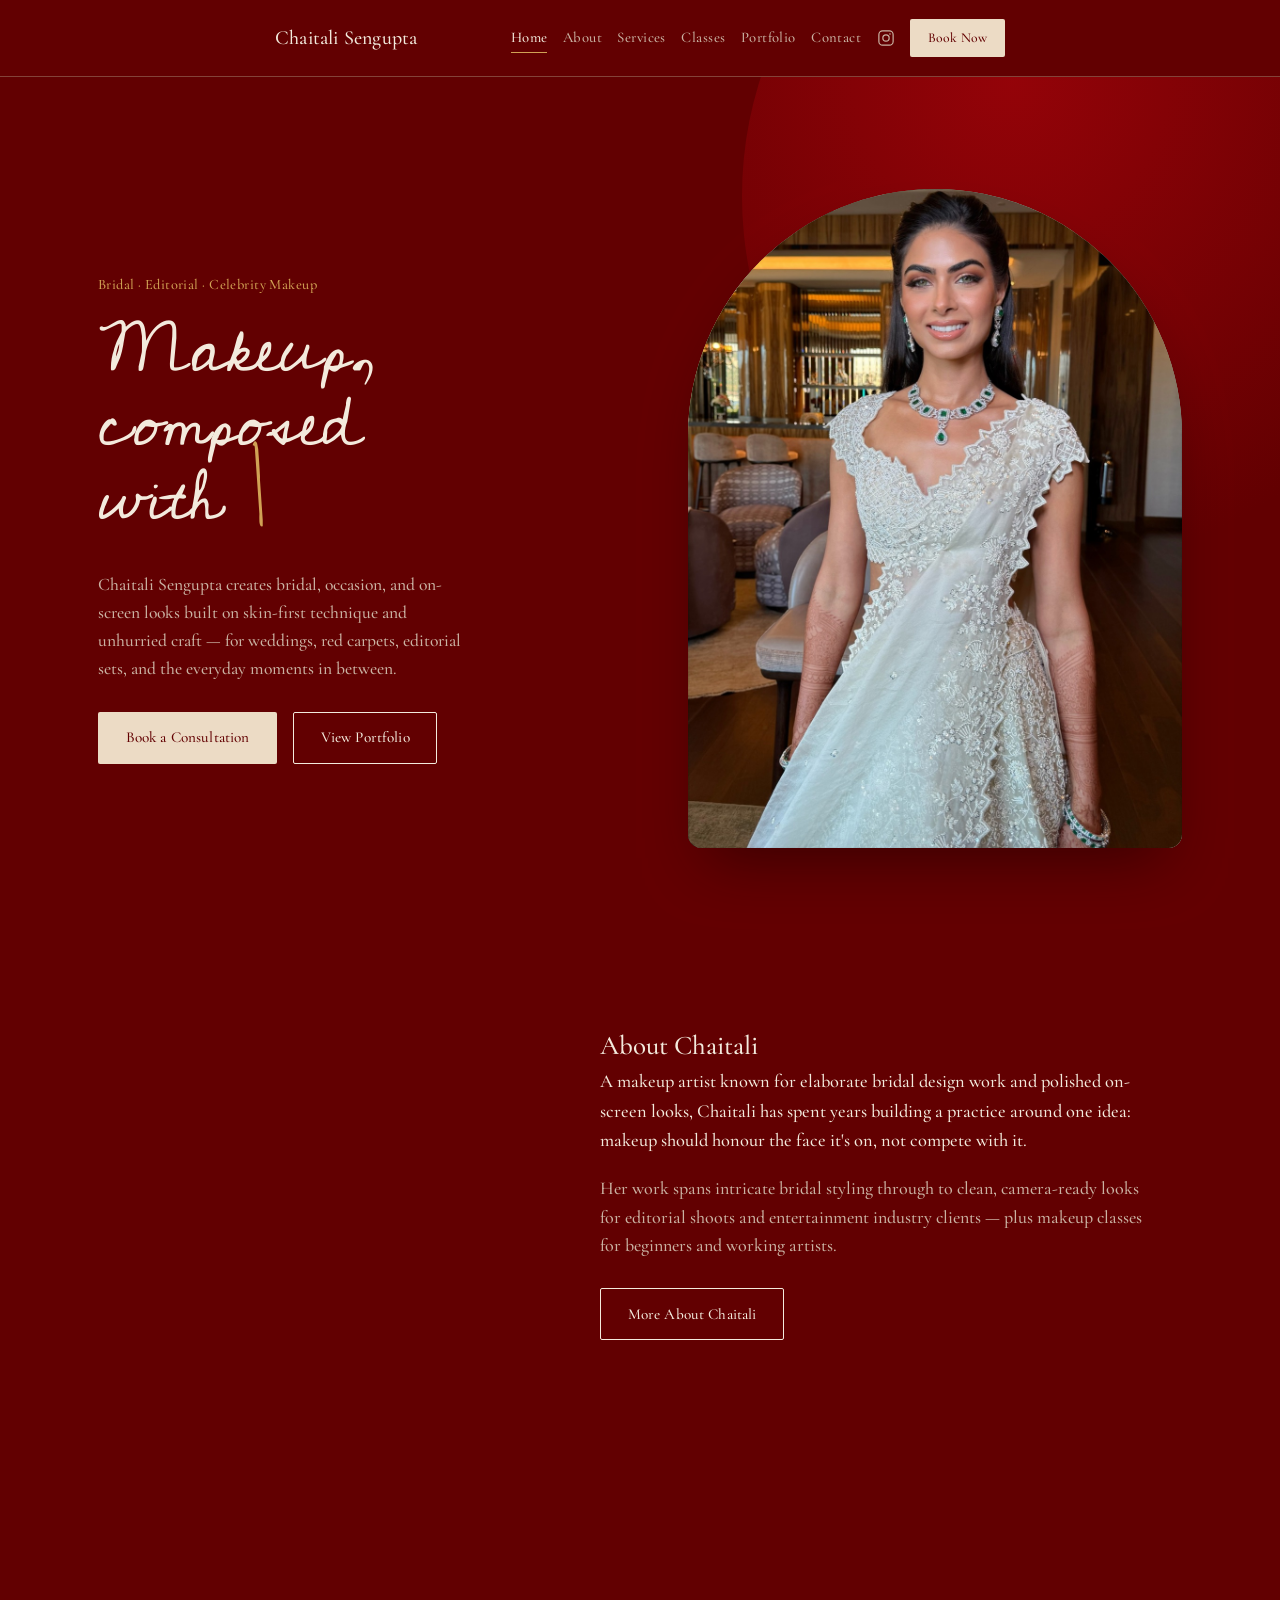
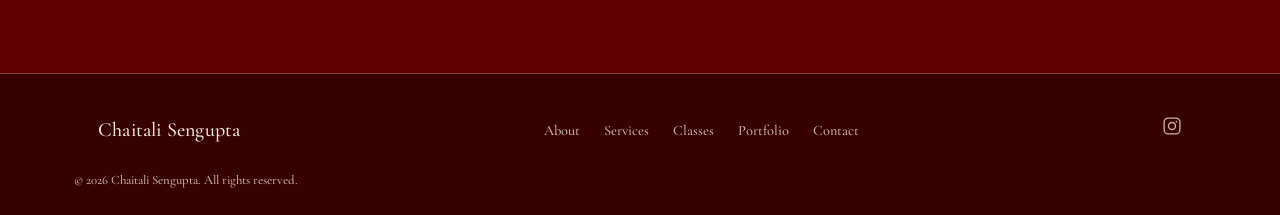
==== commit 5f0d8d5e: "Slim down the header and simplify the landing page - Narrow the header bar to 70% width (was full-wi" ====
--- a/index.html
+++ b/index.html
@@ -24,8 +24,13 @@
       <a href="index.html" aria-current="page">Home</a>
       <a href="about.html">About</a>
       <a href="services.html">Services</a>
+      <a href="classes.html">Classes</a>
       <a href="portfolio.html">Portfolio</a>
-      <a href="portfolio.html#contact" class="btn btn-primary btn-small">Book Now</a>
+      <a href="contact.html">Contact</a>
+      <a href="https://www.instagram.com/facesbychaitalisengupta/" target="_blank" rel="noopener" class="nav-instagram" aria-label="Instagram">
+        <svg viewBox="0 0 24 24" width="18" height="18" fill="none" stroke="currentColor" stroke-width="1.6"><rect x="2.5" y="2.5" width="19" height="19" rx="5"/><circle cx="12" cy="12" r="4.2"/><circle cx="17.3" cy="6.7" r="1.1" fill="currentColor" stroke="none"/></svg>
+      </a>
+      <a href="contact.html" class="btn btn-primary btn-small">Book Now</a>
     </nav>
 
     <button class="nav-toggle" id="nav-toggle" aria-expanded="false" aria-controls="main-nav" aria-label="Toggle menu">
@@ -52,12 +57,9 @@
           editorial sets, and the everyday moments in between.
         </p>
         <div class="hero-actions">
-          <a href="portfolio.html#contact" class="btn btn-primary">Book a Consultation</a>
+          <a href="contact.html" class="btn btn-primary">Book a Consultation</a>
           <a href="portfolio.html" class="btn btn-outline">View Portfolio</a>
         </div>
-        <a class="hero-social" href="https://www.instagram.com/facesbychaitalisengupta/" target="_blank" rel="noopener">
-          @facesbychaitalisengupta on Instagram
-        </a>
       </div>
 
       <div class="hero-portrait reveal">
@@ -97,81 +99,6 @@
     </div>
   </section>
 
-  <!-- ============ SERVICES TEASER ============ -->
-  <section class="services">
-    <div class="wrap">
-      <div class="section-head reveal">
-        <h2>Services</h2>
-        <p>Bridal, party, HD, and editorial makeup — every booking starts with a consultation.</p>
-      </div>
-
-      <div class="service-list">
-        <article class="service-row reveal">
-          <div class="service-thumb">
-            <img src="assets/images/thumbs/bridal-emerald-01.jpg" alt="Bridal makeup look">
-          </div>
-          <h3>Bridal Makeup</h3>
-          <p>Full bridal styling across ceremonies, built for multi-hour celebrations.</p>
-          <span class="service-price">From consultation</span>
-        </article>
-        <article class="service-row reveal">
-          <div class="service-thumb">
-            <img src="assets/images/thumbs/festive-gold-02.jpg" alt="Party and occasion makeup look">
-          </div>
-          <h3>Party &amp; Occasion Makeup</h3>
-          <p>Polished, photograph-ready looks for engagements and festive occasions.</p>
-          <span class="service-price">From consultation</span>
-        </article>
-      </div>
-      <div class="classes-cta reveal">
-        <a href="services.html" class="btn btn-outline">See All Services</a>
-      </div>
-    </div>
-  </section>
-
-  <!-- ============ PORTFOLIO PREVIEW ============ -->
-  <section class="portfolio">
-    <div class="wrap">
-      <div class="section-head reveal">
-        <h2>Portfolio</h2>
-        <p>A selection of bridal, editorial and event work. Full portfolio on Instagram.</p>
-      </div>
-
-      <div class="gallery">
-        <figure class="gallery-item span-tall reveal">
-          <img src="assets/images/thumbs/bridal-emerald-01.jpg" alt="Bridal makeup, emerald jewellery">
-          <figcaption class="gallery-scrim"><span class="gallery-tag">Bridal</span></figcaption>
-        </figure>
-        <figure class="gallery-item reveal">
-          <img src="assets/images/thumbs/editorial-silver-sequin.jpg" alt="Editorial makeup, sequin cape">
-          <figcaption class="gallery-scrim"><span class="gallery-tag">Editorial</span></figcaption>
-        </figure>
-        <figure class="gallery-item reveal">
-          <img src="assets/images/thumbs/festive-gold-01.jpg" alt="Festive gold makeup look">
-          <figcaption class="gallery-scrim"><span class="gallery-tag">Festive</span></figcaption>
-        </figure>
-        <figure class="gallery-item span-wide reveal">
-          <img src="assets/images/thumbs/reception-navy-gown.jpg" alt="Reception navy gown makeup look">
-          <figcaption class="gallery-scrim"><span class="gallery-tag">Reception</span></figcaption>
-        </figure>
-      </div>
-
-      <div class="portfolio-cta reveal">
-        <a href="portfolio.html" class="btn btn-outline">View Full Portfolio</a>
-      </div>
-    </div>
-  </section>
-
-  <!-- ============ CONTACT CTA ============ -->
-  <section class="contact">
-    <div class="wrap section-head reveal" style="text-align:center; max-width:100%;">
-      <h2>Ready to Book?</h2>
-      <p style="margin-inline:auto;">Tell us about your date, event, and the look you have in mind.</p>
-      <div class="hero-actions" style="justify-content:center; margin-top:1.5rem;">
-        <a href="portfolio.html#contact" class="btn btn-primary">Book a Consultation</a>
-      </div>
-    </div>
-  </section>
 
 </main>
 
@@ -181,9 +108,9 @@
     <nav aria-label="Footer">
       <a href="about.html">About</a>
       <a href="services.html">Services</a>
-      <a href="services.html#classes">Classes</a>
+      <a href="classes.html">Classes</a>
       <a href="portfolio.html">Portfolio</a>
-      <a href="portfolio.html#contact">Contact</a>
+      <a href="contact.html">Contact</a>
     </nav>
     <a href="https://www.instagram.com/facesbychaitalisengupta/" target="_blank" rel="noopener" class="footer-instagram" aria-label="Instagram">
       <svg viewBox="0 0 24 24" width="20" height="20" fill="none" stroke="currentColor" stroke-width="1.6"><rect x="2.5" y="2.5" width="19" height="19" rx="5"/><circle cx="12" cy="12" r="4.2"/><circle cx="17.3" cy="6.7" r="1.1" fill="currentColor" stroke="none"/></svg>
--- a/css/styles.css
+++ b/css/styles.css
@@ -192,21 +192,33 @@
   display: flex;
   align-items: center;
   justify-content: space-between;
+  gap: 1.5rem;
   height: 76px;
 }
+.site-header .wrap {
+  max-width: calc(var(--wrap) * 0.7);
+}
+.nav-instagram {
+  display: inline-flex;
+  color: var(--muted);
+  transition: color 0.3s var(--ease-out-expo);
+}
+.nav-instagram:hover { color: var(--ink); }
 .wordmark {
   font-family: var(--font-display);
   font-size: 1.25rem;
   letter-spacing: 0.01em;
   color: var(--ink);
+  white-space: nowrap;
+  flex-shrink: 0;
 }
 .main-nav {
   display: flex;
   align-items: center;
-  gap: clamp(1rem, 2vw, 2.25rem);
-  font-size: 1.05rem;
+  gap: clamp(0.65rem, 1.2vw, 1.35rem);
+  font-size: 0.92rem;
   font-family: var(--font-nav);
-  letter-spacing: 0.04em;
+  letter-spacing: 0.03em;
 }
 .main-nav a:not(.btn) {
   position: relative;
@@ -318,15 +330,6 @@
   gap: 1rem;
   margin-top: 1.75rem;
 }
-.hero-social {
-  display: inline-block;
-  margin-top: 1.75rem;
-  font-size: 0.9rem;
-  color: var(--muted);
-  border-bottom: 1px solid color-mix(in oklch, var(--muted) 40%, transparent);
-}
-.hero-social:hover { color: var(--accent); border-color: var(--accent); }
-
 .hero-portrait { display: flex; justify-content: center; }
 .portrait-frame {
   width: min(494px, 100%);
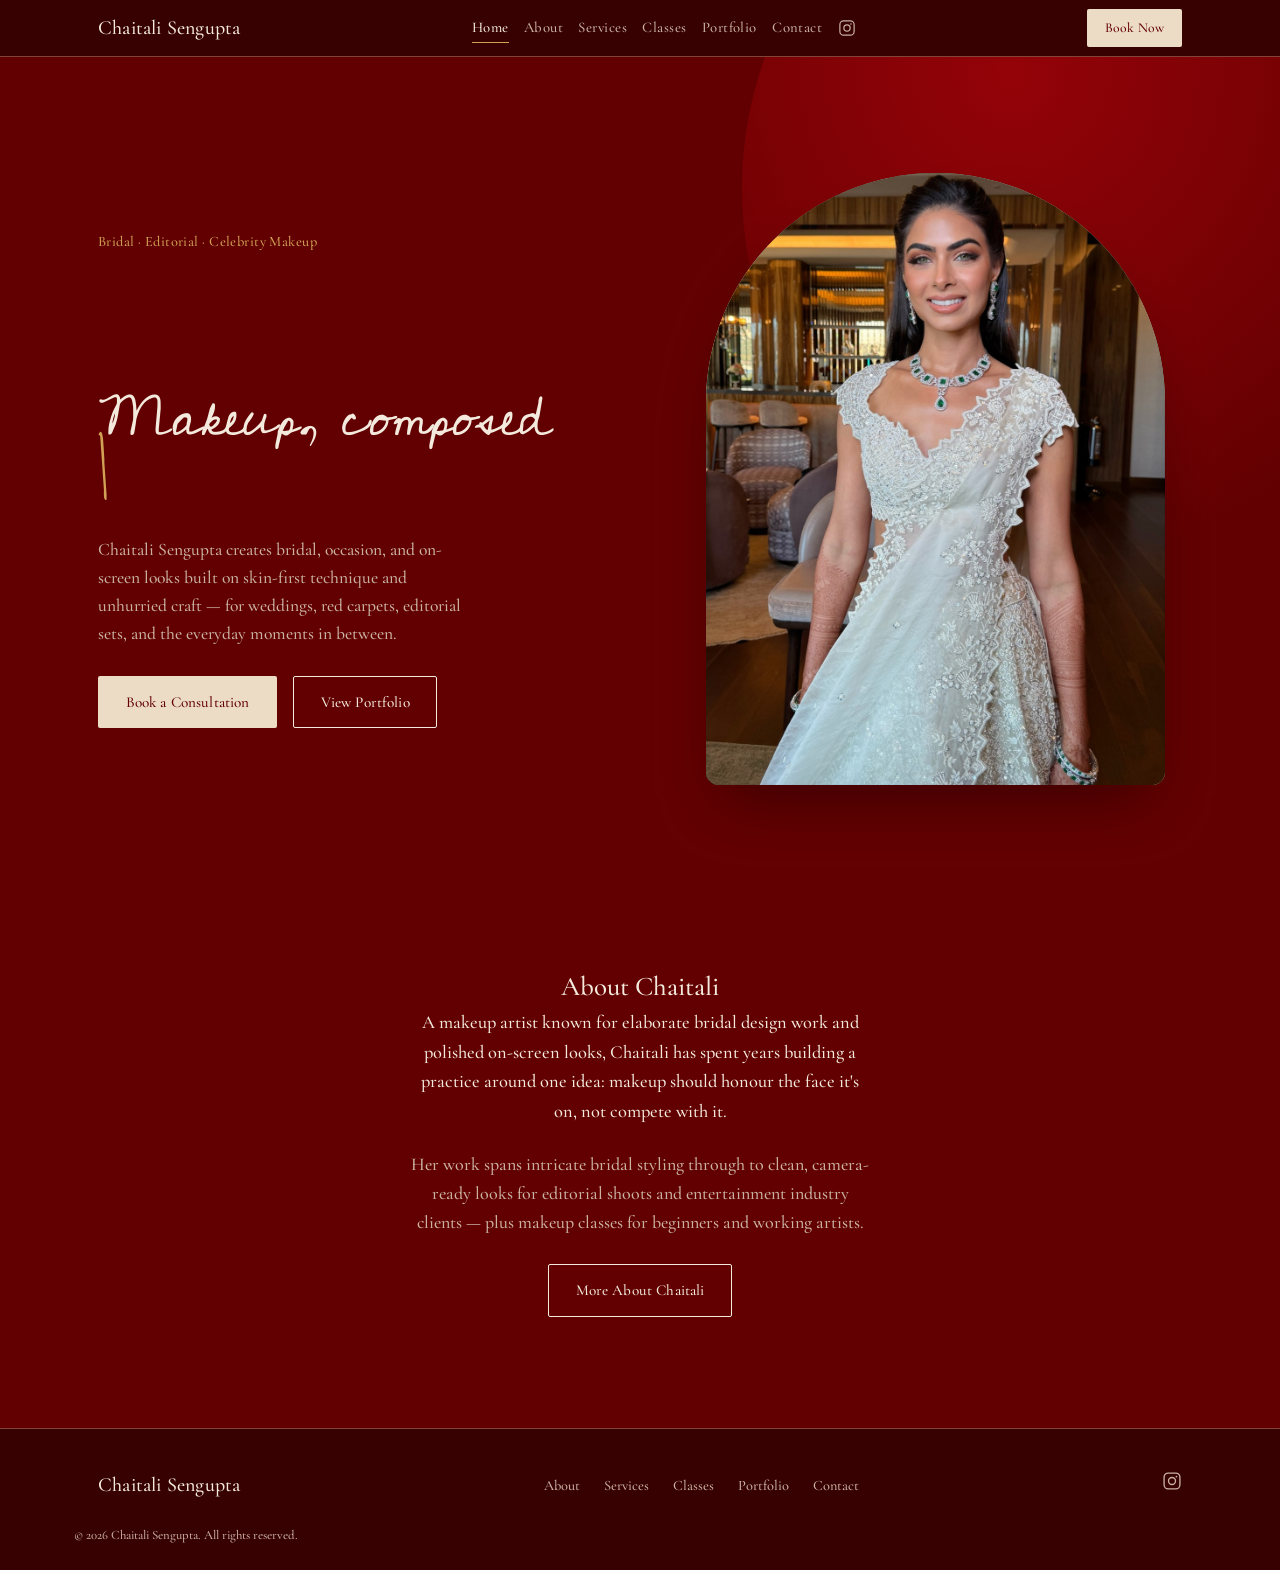
==== commit 0a54e572: "Header restructure, cursor fix, hero fit, and About section rework - Header: solid background matchi" ====
--- a/index.html
+++ b/index.html
@@ -14,7 +14,6 @@
 <body>
 
 <a class="skip-link" href="#main">Skip to content</a>
-<div class="cursor-dot"></div>
 
 <header class="site-header">
   <div class="wrap header-inner">
@@ -30,8 +29,10 @@
       <a href="https://www.instagram.com/facesbychaitalisengupta/" target="_blank" rel="noopener" class="nav-instagram" aria-label="Instagram">
         <svg viewBox="0 0 24 24" width="18" height="18" fill="none" stroke="currentColor" stroke-width="1.6"><rect x="2.5" y="2.5" width="19" height="19" rx="5"/><circle cx="12" cy="12" r="4.2"/><circle cx="17.3" cy="6.7" r="1.1" fill="currentColor" stroke="none"/></svg>
       </a>
-      <a href="contact.html" class="btn btn-primary btn-small">Book Now</a>
+      <a href="contact.html" class="btn btn-primary btn-small header-cta-mobile">Book Now</a>
     </nav>
+
+    <a href="contact.html" class="btn btn-primary btn-small header-cta-desktop">Book Now</a>
 
     <button class="nav-toggle" id="nav-toggle" aria-expanded="false" aria-controls="main-nav" aria-label="Toggle menu">
       <span></span><span></span><span></span>
@@ -74,26 +75,25 @@
 
   <!-- ============ ABOUT TEASER ============ -->
   <section class="about">
-    <div class="wrap about-inner">
-      <div class="about-portrait train-left">
-        <div class="portrait-block">
-          <img src="assets/images/photos/reception-ivory-01.jpg" alt="Chaitali Sengupta bridal reception makeup, ivory embellished blouse">
+    <div class="wrap about-inner about-inner-text-only">
+      <div class="about-copy">
+        <div class="about-copy-part train-right">
+          <h2>About Chaitali</h2>
+          <p class="lede">
+            A makeup artist known for elaborate bridal design work and polished
+            on-screen looks, Chaitali has spent years building a practice around one
+            idea: makeup should honour the face it's on, not compete with it.
+          </p>
         </div>
-      </div>
-      <div class="about-copy train-right">
-        <h2>About Chaitali</h2>
-        <p class="lede">
-          A makeup artist known for elaborate bridal design work and polished
-          on-screen looks, Chaitali has spent years building a practice around one
-          idea: makeup should honour the face it's on, not compete with it.
-        </p>
-        <p>
-          Her work spans intricate bridal styling through to clean, camera-ready
-          looks for editorial shoots and entertainment industry clients — plus
-          makeup classes for beginners and working artists.
-        </p>
-        <div class="hero-actions">
-          <a href="about.html" class="btn btn-outline">More About Chaitali</a>
+        <div class="about-copy-part train-left">
+          <p>
+            Her work spans intricate bridal styling through to clean, camera-ready
+            looks for editorial shoots and entertainment industry clients — plus
+            makeup classes for beginners and working artists.
+          </p>
+          <div class="hero-actions">
+            <a href="about.html" class="btn btn-outline">More About Chaitali</a>
+          </div>
         </div>
       </div>
     </div>
--- a/css/styles.css
+++ b/css/styles.css
@@ -93,6 +93,7 @@
 /* ===================================================================
    Custom cursor
 =================================================================== */
+.cursor-dot { display: none; }
 @media (hover: hover) and (pointer: fine) {
   body { cursor: none; }
   a, button, input, textarea, select { cursor: none; }
@@ -114,7 +115,6 @@
   }
   .cursor-dot.is-hidden { opacity: 0; }
 }
-.cursor-dot { display: none; }
 
 /* ===================================================================
    Reveal animation
@@ -134,7 +134,7 @@
 .train-left,
 .train-right {
   opacity: 0;
-  transition: opacity 1.1s var(--ease-out-expo), transform 1.1s var(--ease-out-expo);
+  transition: opacity 1.86s var(--ease-out-expo), transform 1.86s var(--ease-out-expo);
   will-change: transform;
 }
 .train-left { transform: translateX(-42vw); }
@@ -184,20 +184,18 @@
   position: sticky;
   top: 0;
   z-index: var(--z-nav);
-  background: color-mix(in oklch, var(--bg) 88%, transparent);
-  backdrop-filter: blur(10px);
+  background: var(--bg-deep);
   border-bottom: 1px solid var(--surface-2);
 }
 .header-inner {
-  display: flex;
+  display: grid;
+  grid-template-columns: auto 1fr auto;
   align-items: center;
-  justify-content: space-between;
-  gap: 1.5rem;
-  height: 76px;
-}
-.site-header .wrap {
-  max-width: calc(var(--wrap) * 0.7);
-}
+  column-gap: 1.5rem;
+  height: 56px;
+}
+.header-inner .main-nav { justify-self: center; }
+.header-cta-desktop { justify-self: end; }
 .nav-instagram {
   display: inline-flex;
   color: var(--muted);
@@ -241,6 +239,8 @@
 
 .nav-toggle {
   display: none;
+  grid-column: 3;
+  justify-self: end;
   flex-direction: column;
   justify-content: center;
   gap: 5px;
@@ -250,6 +250,7 @@
   border: none;
   padding: 0;
 }
+.header-cta-mobile { display: none; }
 .nav-toggle span {
   display: block;
   height: 1.5px;
@@ -267,8 +268,13 @@
 .hero {
   position: relative;
   overflow: hidden;
-  padding-block: clamp(3.5rem, 9vw, 7rem);
-}
+  min-height: calc(100vh - 56px);
+  min-height: calc(100dvh - 56px);
+  display: flex;
+  align-items: center;
+  padding-block: clamp(2rem, 6vw, 4rem);
+}
+.hero > .wrap { width: 100%; }
 .hero-arc {
   position: absolute;
   top: -30%;
@@ -303,8 +309,10 @@
 }
 .hero-title-typewriter {
   font-family: var(--font-headline);
+  font-size: clamp(2.1rem, 4.4vw, 3.6rem);
   font-weight: 400;
   text-wrap: normal;
+  white-space: pre-line;
 }
 .typewriter-cursor {
   display: inline-block;
@@ -332,7 +340,8 @@
 }
 .hero-portrait { display: flex; justify-content: center; }
 .portrait-frame {
-  width: min(494px, 100%);
+  width: min(494px, 100%, 51vh);
+  max-height: 68vh;
   aspect-ratio: 3/4;
   border-radius: 286px 286px 16px 16px;
   overflow: hidden;
@@ -388,6 +397,18 @@
   grid-template-columns: 0.85fr 1.15fr;
   gap: clamp(2rem, 6vw, 4.5rem);
   align-items: start;
+}
+.about-inner-text-only {
+  grid-template-columns: 1fr;
+  max-width: 62ch;
+  margin-inline: auto;
+  text-align: center;
+}
+.about-inner-text-only .hero-actions { justify-content: center; }
+.about-copy {
+  display: flex;
+  flex-direction: column;
+  gap: 1.5rem;
 }
 .portrait-block {
   aspect-ratio: 4/5;
@@ -644,11 +665,11 @@
 @media (max-width: 720px) {
   .main-nav {
     position: fixed;
-    top: 76px;
+    top: 56px;
     left: 0;
     right: 0;
-    height: calc(100vh - 76px);
-    height: calc(100dvh - 76px);
+    height: calc(100vh - 56px);
+    height: calc(100dvh - 56px);
     background: var(--bg);
     flex-direction: column;
     justify-content: flex-start;
@@ -663,5 +684,7 @@
   }
   .main-nav.is-open { transform: translateX(0); }
   .nav-toggle { display: flex; }
+  .header-cta-desktop { display: none; }
+  .header-cta-mobile { display: inline-flex; }
   .form-row-split { grid-template-columns: 1fr; }
 }
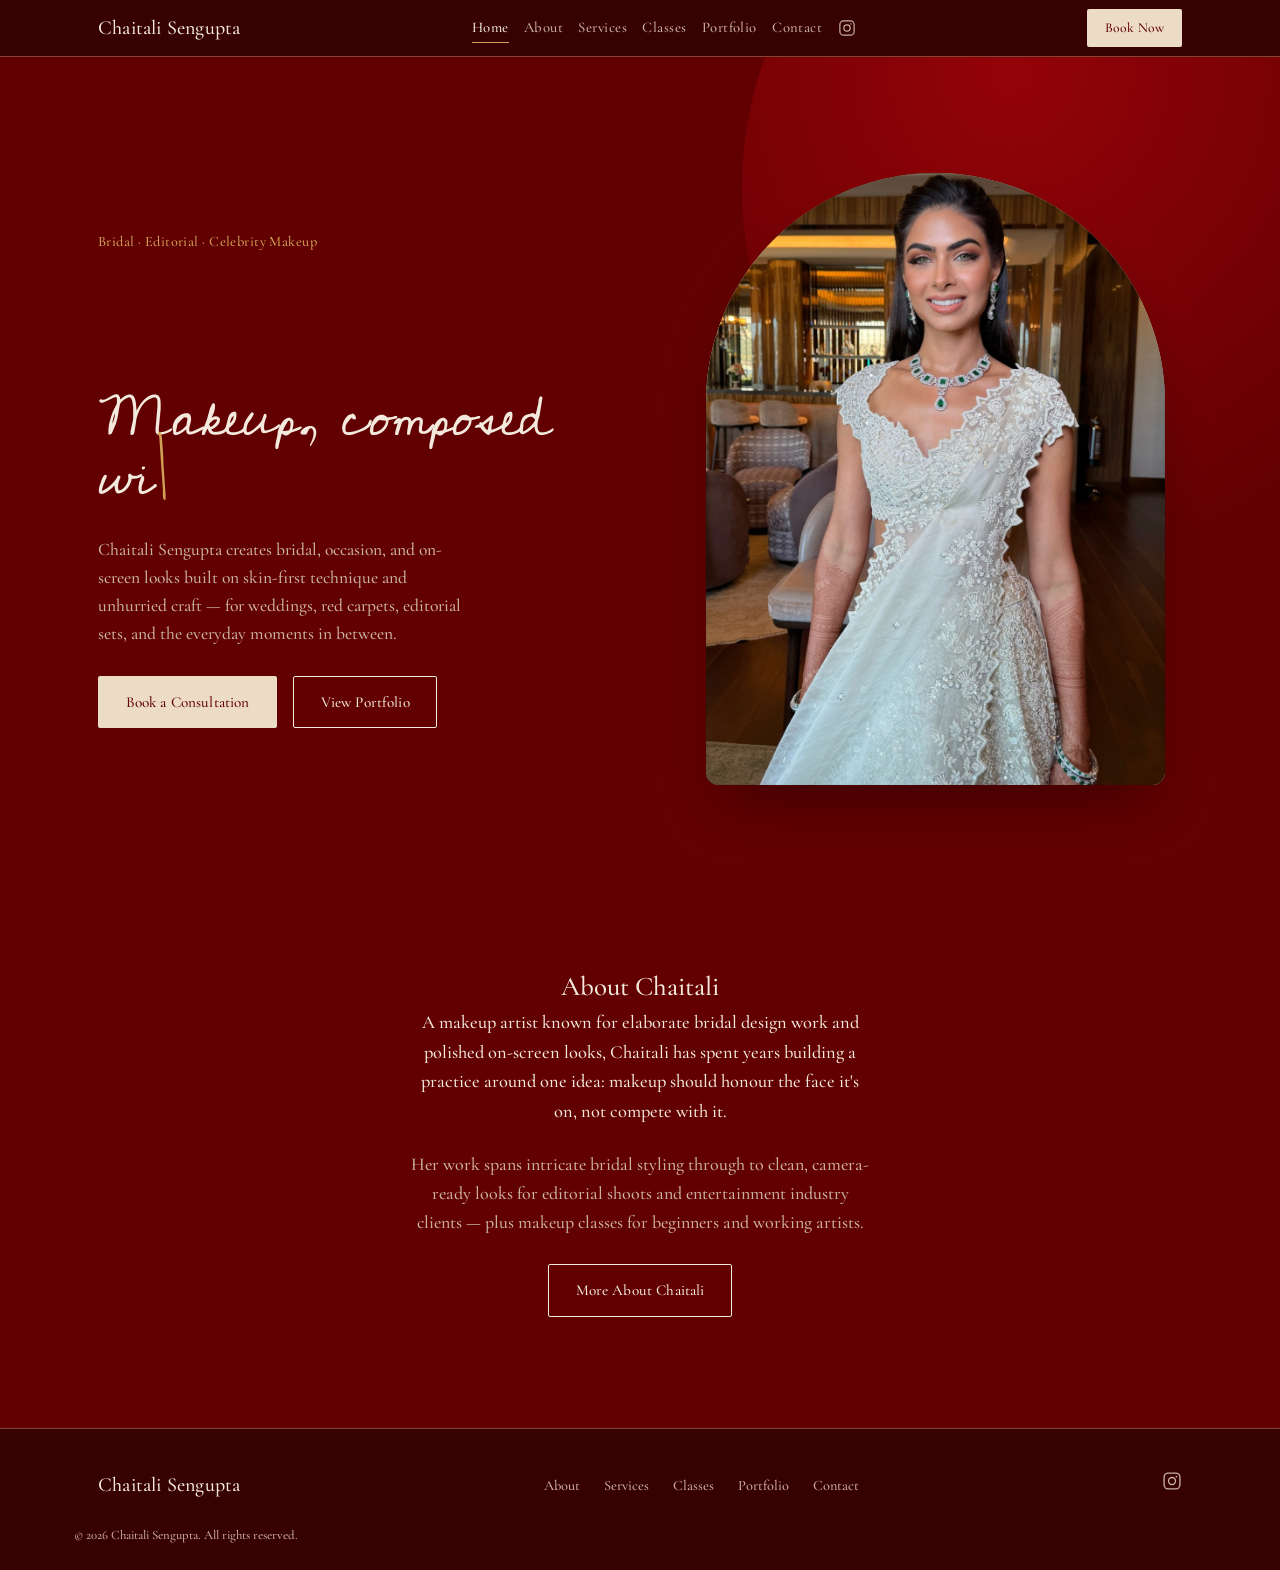
==== commit 4518ec33: "Glue the About photo to the 3rd marquee card's column and drive every phase with one lerp The follow" ====
--- a/index.html
+++ b/index.html
@@ -9,7 +9,7 @@
 <link rel="preconnect" href="https://fonts.googleapis.com">
 <link rel="preconnect" href="https://fonts.gstatic.com" crossorigin>
 <link href="https://fonts.googleapis.com/css2?family=Cedarville+Cursive&family=Cormorant+Garamond:ital,wght@0,400;0,500;0,600;0,700;1,400;1,500&display=swap" rel="stylesheet">
-<link rel="stylesheet" href="css/styles.css">
+<link rel="stylesheet" href="css/styles.css?v=2">
 </head>
 <body>
 
@@ -119,6 +119,6 @@
   <p class="footer-copy">&copy; <span id="year"></span> Chaitali Sengupta. All rights reserved.</p>
 </footer>
 
-<script src="js/main.js"></script>
+<script src="js/main.js?v=2"></script>
 </body>
 </html>
--- a/css/styles.css
+++ b/css/styles.css
@@ -388,13 +388,14 @@
 }
 .page-header p { color: var(--muted); font-size: 1.1rem; }
 
+
 /* ===================================================================
    About
 =================================================================== */
 .about { padding-block: clamp(2rem, 6vw, 4rem) clamp(4rem, 9vw, 7rem); }
 .about-inner {
   display: grid;
-  grid-template-columns: 0.85fr 1.15fr;
+  grid-template-columns: 1.15fr 0.85fr;
   gap: clamp(2rem, 6vw, 4.5rem);
   align-items: start;
 }
@@ -410,16 +411,135 @@
   flex-direction: column;
   gap: 1.5rem;
 }
-.portrait-block {
+
+/* ===================================================================
+   About + Portfolio merge — the first About photo is glued to the
+   right edge of the viewport and tracks the cursor vertically, then
+   travels straight down and straight left (an L-shaped path, not a
+   diagonal) onto the marquee's anchored first slot, where it stays put
+   as the rest of the portfolio opens one card at a time behind it.
+   Reversible: scrolling back up runs the same path in reverse.
+=================================================================== */
+.portfolio-split-trigger { height: 1px; }
+
+.follow-photo {
+  position: fixed;
+  top: 0;
+  left: 0;
+  width: 240px;
   aspect-ratio: 4/5;
+  border-radius: 14px;
   overflow: hidden;
+  z-index: 30;
+  pointer-events: none;
+  opacity: 0;
+  box-shadow: 0 30px 60px -20px oklch(0.10 0.08 22 / 0.55);
+  transform: translate3d(-50%, -50%, 0);
+}
+.follow-photo img { width: 100%; height: 100%; object-fit: cover; display: block; }
+.follow-photo-label {
+  position: absolute;
+  left: 0; right: 0; bottom: 0;
+  padding: 1rem;
+  display: flex;
+  align-items: center;
+  justify-content: space-between;
+  background: linear-gradient(to top, oklch(0.12 0.06 20 / 0.75), transparent);
+  color: var(--ink);
+  font-size: 0.8rem;
+}
+.follow-photo-status { display: inline-flex; align-items: center; gap: 0.4em; color: var(--accent); }
+.follow-photo-dot {
+  width: 7px; height: 7px; border-radius: 50%;
+  background: var(--accent);
+  box-shadow: 0 0 0 3px oklch(0.74 0.11 78 / 0.25);
+}
+.follow-photo.is-following { opacity: 1; }
+/* Every phase — cursor-follow, straight down, straight left, and the
+   reverse — is driven frame-by-frame by the same JS lerp, never a CSS
+   transition, so the photo keeps one constant pace across all sections. */
+/* Once anchored, the photo is reparented into the marquee's anchor slot
+   and scrolls with the page instead of staying glued to the viewport. */
+.follow-photo.is-anchored {
+  position: absolute;
+  inset: 0;
+  width: 100%;
+  opacity: 1;
+  transform: none;
+  transition: none;
+}
+@media (prefers-reduced-motion: reduce) {
+  .follow-photo { display: none; }
+}
+@media (max-width: 900px) {
+  .follow-photo { display: none; }
+}
+
+/* Portfolio marquee — the anchored photo sits fixed at the left edge;
+   the rest of the portfolio opens one card after another, then scrolls
+   past it endlessly. */
+.portfolio-marquee {
+  display: flex;
+  gap: 14px;
+  margin-top: 2.5rem;
+}
+.portfolio-marquee-anchor {
   position: relative;
-}
-.portrait-block img {
+  flex: 0 0 auto;
+  width: 260px;
+  aspect-ratio: 4/5;
+  border-radius: 12px;
+  overflow: hidden;
+  background: var(--surface);
+}
+.portfolio-marquee-viewport {
+  flex: 1 1 auto;
+  min-width: 0;
+  overflow: hidden;
+}
+.portfolio-marquee-track {
+  display: flex;
+  gap: 14px;
+  width: max-content;
+}
+.portfolio-marquee.is-scrolling .portfolio-marquee-track {
+  animation: portfolio-marquee-scroll 36s linear infinite;
+}
+@keyframes portfolio-marquee-scroll {
+  from { transform: translateX(0); }
+  to { transform: translateX(-50%); }
+}
+.portfolio-marquee-card {
+  position: relative;
+  flex: 0 0 auto;
+  width: 260px;
+  aspect-ratio: 4/5;
+  border-radius: 12px;
+  overflow: hidden;
+  margin: 0;
+  background: var(--surface);
+  opacity: 0;
+  transform: translateX(-24px);
+  transition: opacity 0.6s var(--ease-out-expo) var(--card-delay, 0ms),
+    transform 0.6s var(--ease-out-expo) var(--card-delay, 0ms);
+}
+.portfolio-marquee.is-visible .portfolio-marquee-card {
+  opacity: 1;
+  transform: translateX(0);
+}
+.portfolio-marquee-card img {
   width: 100%;
   height: 100%;
   object-fit: cover;
-  object-position: top center;
+  transition: transform 0.6s var(--ease-out-expo);
+}
+.portfolio-marquee-card:hover img { transform: scale(1.05); }
+@media (prefers-reduced-motion: reduce) {
+  .portfolio-marquee-card { opacity: 1; transform: none; transition: none; }
+  .portfolio-marquee.is-scrolling .portfolio-marquee-track { animation: none; }
+}
+@media (max-width: 900px) {
+  .portfolio-marquee-anchor, .portfolio-marquee-card { width: 200px; }
 }
 .about .lede { font-size: 1.15rem; color: var(--ink); }
 .about p { color: var(--muted); }
@@ -643,7 +763,6 @@
   .hero-portrait { order: -1; }
   .portrait-frame { width: min(338px, 91%); }
   .about-inner { grid-template-columns: 1fr; }
-  .portrait-block { max-width: 320px; }
   .service-row {
     grid-template-columns: 72px 1fr;
     grid-template-areas:
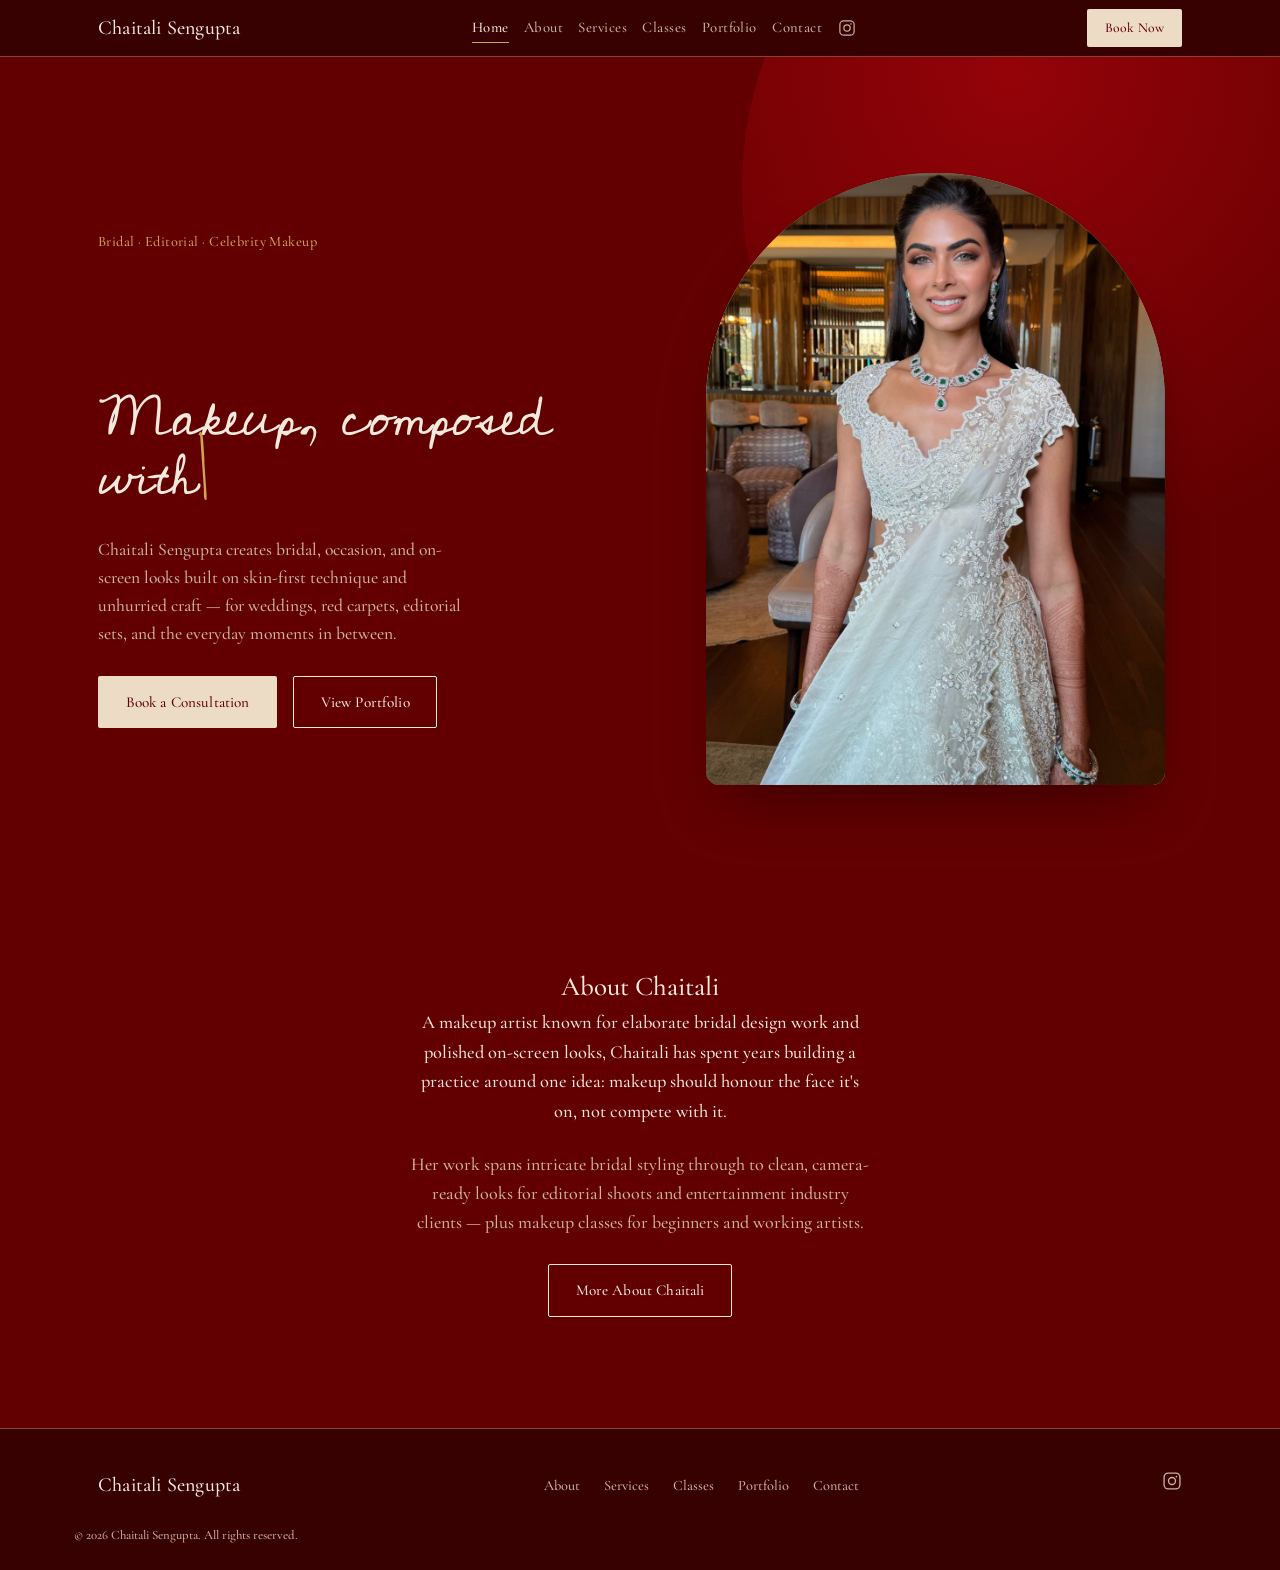
==== commit ffc52b93: "Clamp the follow-photo to the About copy and open marquee cards by leftward travel While cursor-foll" ====
--- a/index.html
+++ b/index.html
@@ -9,7 +9,7 @@
 <link rel="preconnect" href="https://fonts.googleapis.com">
 <link rel="preconnect" href="https://fonts.gstatic.com" crossorigin>
 <link href="https://fonts.googleapis.com/css2?family=Cedarville+Cursive&family=Cormorant+Garamond:ital,wght@0,400;0,500;0,600;0,700;1,400;1,500&display=swap" rel="stylesheet">
-<link rel="stylesheet" href="css/styles.css?v=2">
+<link rel="stylesheet" href="css/styles.css?v=5">
 </head>
 <body>
 
@@ -119,6 +119,6 @@
   <p class="footer-copy">&copy; <span id="year"></span> Chaitali Sengupta. All rights reserved.</p>
 </footer>
 
-<script src="js/main.js?v=2"></script>
+<script src="js/main.js?v=5"></script>
 </body>
 </html>
--- a/css/styles.css
+++ b/css/styles.css
@@ -520,10 +520,14 @@
   background: var(--surface);
   opacity: 0;
   transform: translateX(-24px);
-  transition: opacity 0.6s var(--ease-out-expo) var(--card-delay, 0ms),
-    transform 0.6s var(--ease-out-expo) var(--card-delay, 0ms);
-}
-.portfolio-marquee.is-visible .portfolio-marquee-card {
+  transition: opacity 0.5s var(--ease-out-expo), transform 0.5s var(--ease-out-expo);
+}
+/* Cards are opened one by one from JS, keyed to how far the hero photo
+   has travelled left — each .is-open marks another slot of space made.
+   Once the marquee is scrolling, every card (loop duplicates included)
+   stays open. */
+.portfolio-marquee-card.is-open,
+.portfolio-marquee.is-scrolling .portfolio-marquee-card {
   opacity: 1;
   transform: translateX(0);
 }
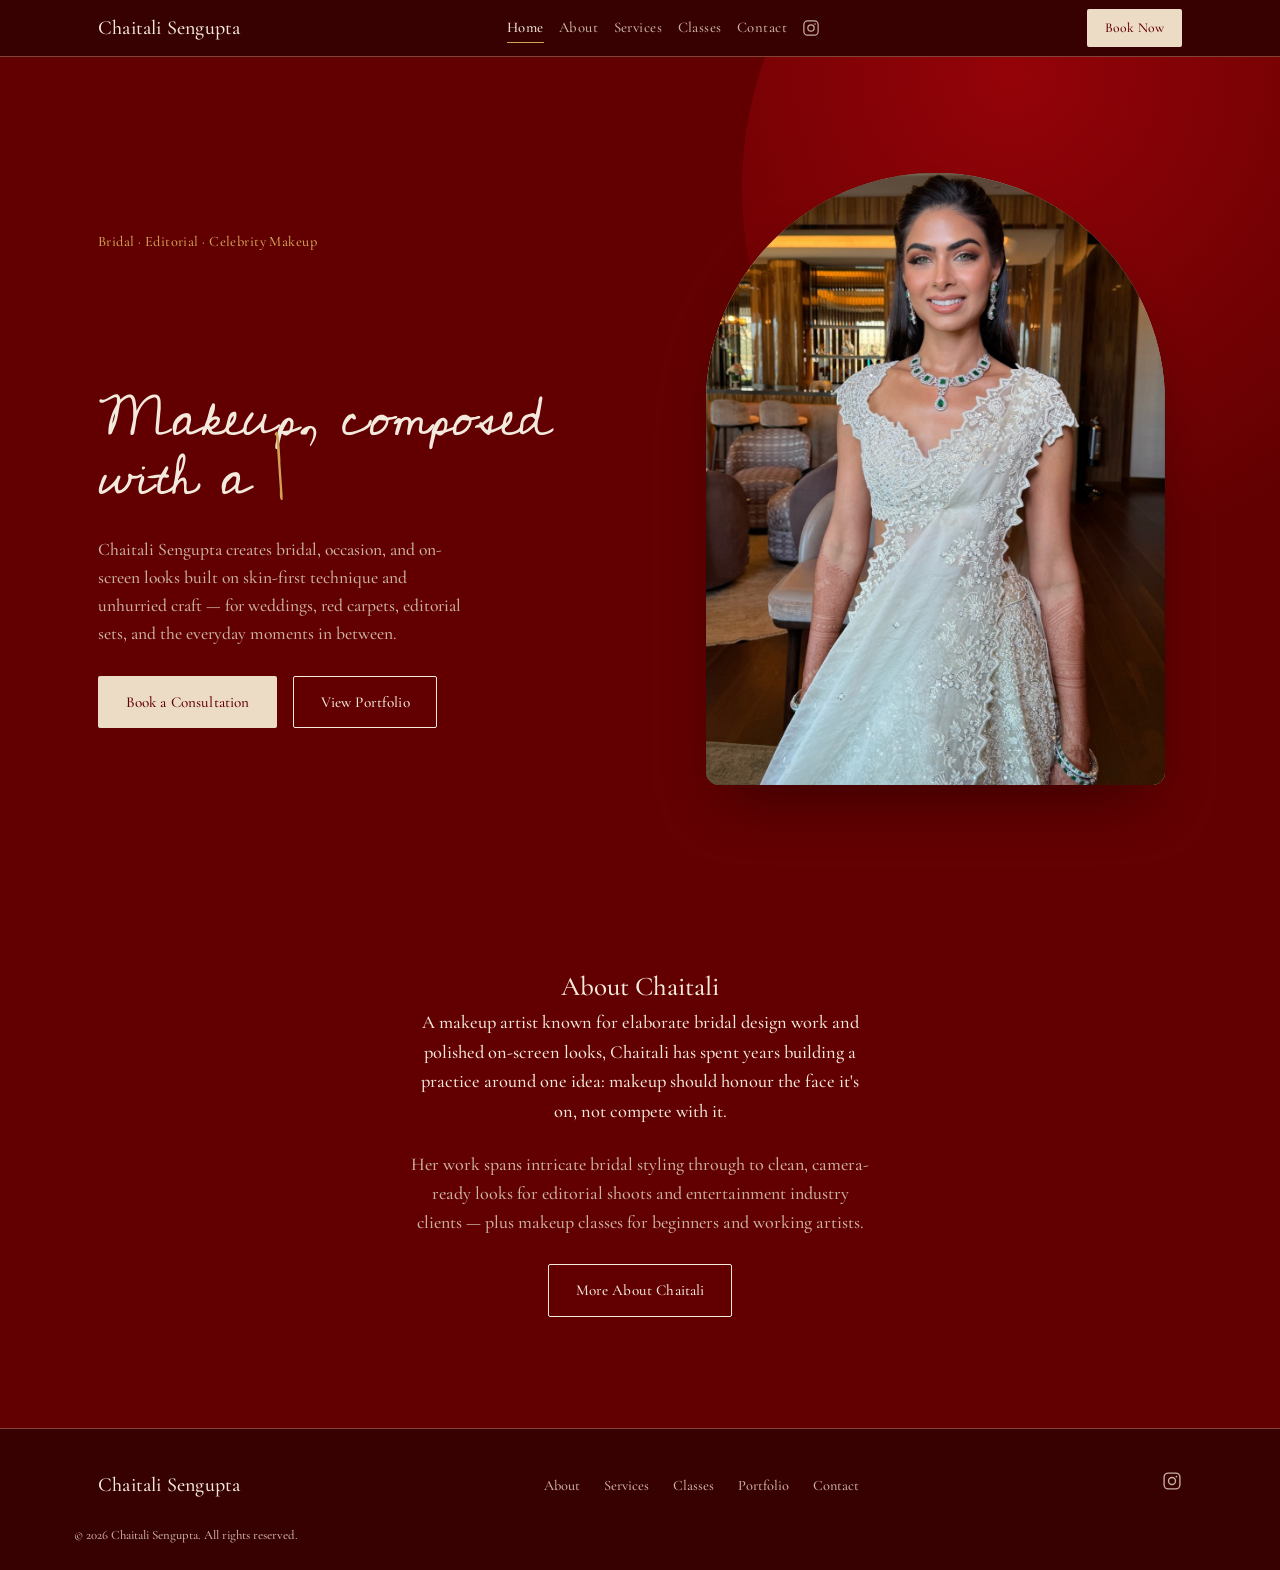
==== commit 39b8ace0: "Remove Portfolio link from header nav and dashes from classes copy Drop the header-only Portfolio na" ====
--- a/index.html
+++ b/index.html
@@ -24,7 +24,6 @@
       <a href="about.html">About</a>
       <a href="services.html">Services</a>
       <a href="classes.html">Classes</a>
-      <a href="portfolio.html">Portfolio</a>
       <a href="contact.html">Contact</a>
       <a href="https://www.instagram.com/facesbychaitalisengupta/" target="_blank" rel="noopener" class="nav-instagram" aria-label="Instagram">
         <svg viewBox="0 0 24 24" width="18" height="18" fill="none" stroke="currentColor" stroke-width="1.6"><rect x="2.5" y="2.5" width="19" height="19" rx="5"/><circle cx="12" cy="12" r="4.2"/><circle cx="17.3" cy="6.7" r="1.1" fill="currentColor" stroke="none"/></svg>
--- a/css/styles.css
+++ b/css/styles.css
@@ -437,23 +437,6 @@
   transform: translate3d(-50%, -50%, 0);
 }
 .follow-photo img { width: 100%; height: 100%; object-fit: cover; display: block; }
-.follow-photo-label {
-  position: absolute;
-  left: 0; right: 0; bottom: 0;
-  padding: 1rem;
-  display: flex;
-  align-items: center;
-  justify-content: space-between;
-  background: linear-gradient(to top, oklch(0.12 0.06 20 / 0.75), transparent);
-  color: var(--ink);
-  font-size: 0.8rem;
-}
-.follow-photo-status { display: inline-flex; align-items: center; gap: 0.4em; color: var(--accent); }
-.follow-photo-dot {
-  width: 7px; height: 7px; border-radius: 50%;
-  background: var(--accent);
-  box-shadow: 0 0 0 3px oklch(0.74 0.11 78 / 0.25);
-}
 .follow-photo.is-following { opacity: 1; }
 /* Every phase — cursor-follow, straight down, straight left, and the
    reverse — is driven frame-by-frame by the same JS lerp, never a CSS
@@ -502,7 +485,12 @@
   gap: 14px;
   width: max-content;
 }
-.portfolio-marquee.is-scrolling .portfolio-marquee-track {
+/* is-trailing starts the track sliding while the photo is still docking —
+   kept separate from is-scrolling so it doesn't also force every card
+   to full opacity below; cards keep opening one by one underneath the
+   motion. is-scrolling takes over once the photo has settled. */
+.portfolio-marquee.is-scrolling .portfolio-marquee-track,
+.portfolio-marquee.is-trailing .portfolio-marquee-track {
   animation: portfolio-marquee-scroll 36s linear infinite;
 }
 @keyframes portfolio-marquee-scroll {
@@ -520,7 +508,10 @@
   background: var(--surface);
   opacity: 0;
   transform: translateX(-24px);
-  transition: opacity 0.5s var(--ease-out-expo), transform 0.5s var(--ease-out-expo);
+  /* No transition here on purpose — is-open is toggled every frame in
+     lockstep with the photo's leftward progress (openCardsByProgress),
+     so each card should snap to full opacity the instant its space
+     opens rather than lag behind on its own separate ease. */
 }
 /* Cards are opened one by one from JS, keyed to how far the hero photo
    has travelled left — each .is-open marks another slot of space made.
@@ -540,7 +531,8 @@
 .portfolio-marquee-card:hover img { transform: scale(1.05); }
 @media (prefers-reduced-motion: reduce) {
   .portfolio-marquee-card { opacity: 1; transform: none; transition: none; }
-  .portfolio-marquee.is-scrolling .portfolio-marquee-track { animation: none; }
+  .portfolio-marquee.is-scrolling .portfolio-marquee-track,
+  .portfolio-marquee.is-trailing .portfolio-marquee-track { animation: none; }
 }
 @media (max-width: 900px) {
   .portfolio-marquee-anchor, .portfolio-marquee-card { width: 200px; }
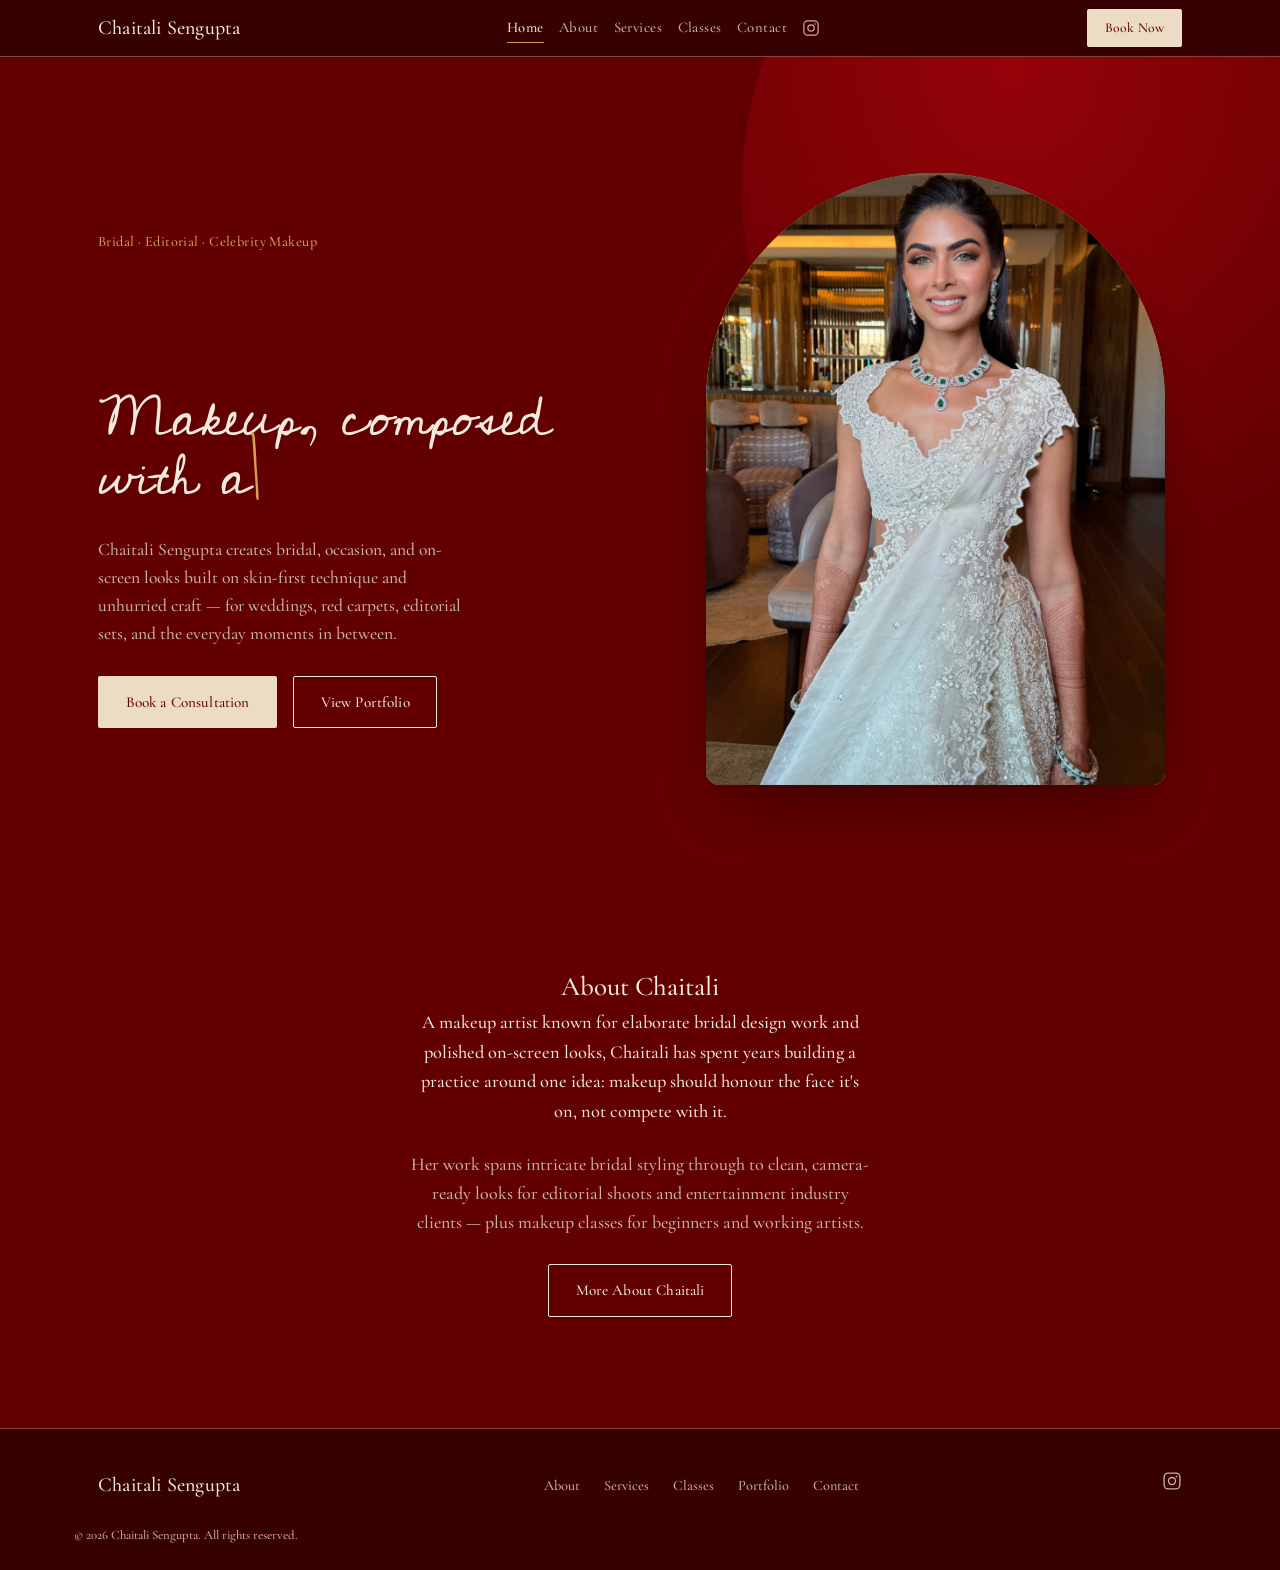
==== commit 8b075baa: "Reverse carousel wipe direction and remove the anchor's red placeholder The marquee wipe opened from" ====
--- a/index.html
+++ b/index.html
@@ -9,7 +9,7 @@
 <link rel="preconnect" href="https://fonts.googleapis.com">
 <link rel="preconnect" href="https://fonts.gstatic.com" crossorigin>
 <link href="https://fonts.googleapis.com/css2?family=Cedarville+Cursive&family=Cormorant+Garamond:ital,wght@0,400;0,500;0,600;0,700;1,400;1,500&display=swap" rel="stylesheet">
-<link rel="stylesheet" href="css/styles.css?v=5">
+<link rel="stylesheet" href="css/styles.css?v=6">
 </head>
 <body>
 
--- a/css/styles.css
+++ b/css/styles.css
@@ -428,12 +428,11 @@
   left: 0;
   width: 240px;
   aspect-ratio: 4/5;
-  border-radius: 14px;
+  border-radius: 8px;
   overflow: hidden;
   z-index: 30;
   pointer-events: none;
   opacity: 0;
-  box-shadow: 0 30px 60px -20px oklch(0.10 0.08 22 / 0.55);
   transform: translate3d(-50%, -50%, 0);
 }
 .follow-photo img { width: 100%; height: 100%; object-fit: cover; display: block; }
@@ -463,7 +462,7 @@
    past it endlessly. */
 .portfolio-marquee {
   display: flex;
-  gap: 14px;
+  gap: 8px;
   margin-top: 2.5rem;
 }
 .portfolio-marquee-anchor {
@@ -471,24 +470,37 @@
   flex: 0 0 auto;
   width: 260px;
   aspect-ratio: 4/5;
-  border-radius: 12px;
+  border-radius: 8px;
   overflow: hidden;
-  background: var(--surface);
+  /* Transparent, not var(--surface) — this slot sits empty until the
+     follow-photo docks into it, and a surface-tinted box would show as
+     a mismatched red rectangle next to the still-floating photo for the
+     entire follow/docking phase. */
+  background: transparent;
 }
 .portfolio-marquee-viewport {
   flex: 1 1 auto;
   min-width: 0;
   overflow: hidden;
+  /* Closed by default — a single continuous mask over the whole row,
+     driven every frame from JS (revealCarouselByProgress) in lockstep
+     with the photo's leftward travel, so the carousel reads as being
+     physically pulled into view by the photo's motion rather than
+     each card fading in on its own timer. is-scrolling (added once the
+     photo has settled) takes it fully open and keeps it there. */
+  clip-path: inset(0 0 0 100%);
+}
+.portfolio-marquee.is-scrolling .portfolio-marquee-viewport {
+  clip-path: inset(0 0 0 0);
 }
 .portfolio-marquee-track {
   display: flex;
-  gap: 14px;
+  gap: 8px;
   width: max-content;
 }
 /* is-trailing starts the track sliding while the photo is still docking —
-   kept separate from is-scrolling so it doesn't also force every card
-   to full opacity below; cards keep opening one by one underneath the
-   motion. is-scrolling takes over once the photo has settled. */
+   kept separate from is-scrolling so the reveal above still plays out;
+   is-scrolling takes over once the photo has settled. */
 .portfolio-marquee.is-scrolling .portfolio-marquee-track,
 .portfolio-marquee.is-trailing .portfolio-marquee-track {
   animation: portfolio-marquee-scroll 36s linear infinite;
@@ -502,25 +514,10 @@
   flex: 0 0 auto;
   width: 260px;
   aspect-ratio: 4/5;
-  border-radius: 12px;
+  border-radius: 8px;
   overflow: hidden;
   margin: 0;
   background: var(--surface);
-  opacity: 0;
-  transform: translateX(-24px);
-  /* No transition here on purpose — is-open is toggled every frame in
-     lockstep with the photo's leftward progress (openCardsByProgress),
-     so each card should snap to full opacity the instant its space
-     opens rather than lag behind on its own separate ease. */
-}
-/* Cards are opened one by one from JS, keyed to how far the hero photo
-   has travelled left — each .is-open marks another slot of space made.
-   Once the marquee is scrolling, every card (loop duplicates included)
-   stays open. */
-.portfolio-marquee-card.is-open,
-.portfolio-marquee.is-scrolling .portfolio-marquee-card {
-  opacity: 1;
-  transform: translateX(0);
 }
 .portfolio-marquee-card img {
   width: 100%;
@@ -530,7 +527,7 @@
 }
 .portfolio-marquee-card:hover img { transform: scale(1.05); }
 @media (prefers-reduced-motion: reduce) {
-  .portfolio-marquee-card { opacity: 1; transform: none; transition: none; }
+  .portfolio-marquee-viewport { clip-path: none; }
   .portfolio-marquee.is-scrolling .portfolio-marquee-track,
   .portfolio-marquee.is-trailing .portfolio-marquee-track { animation: none; }
 }
